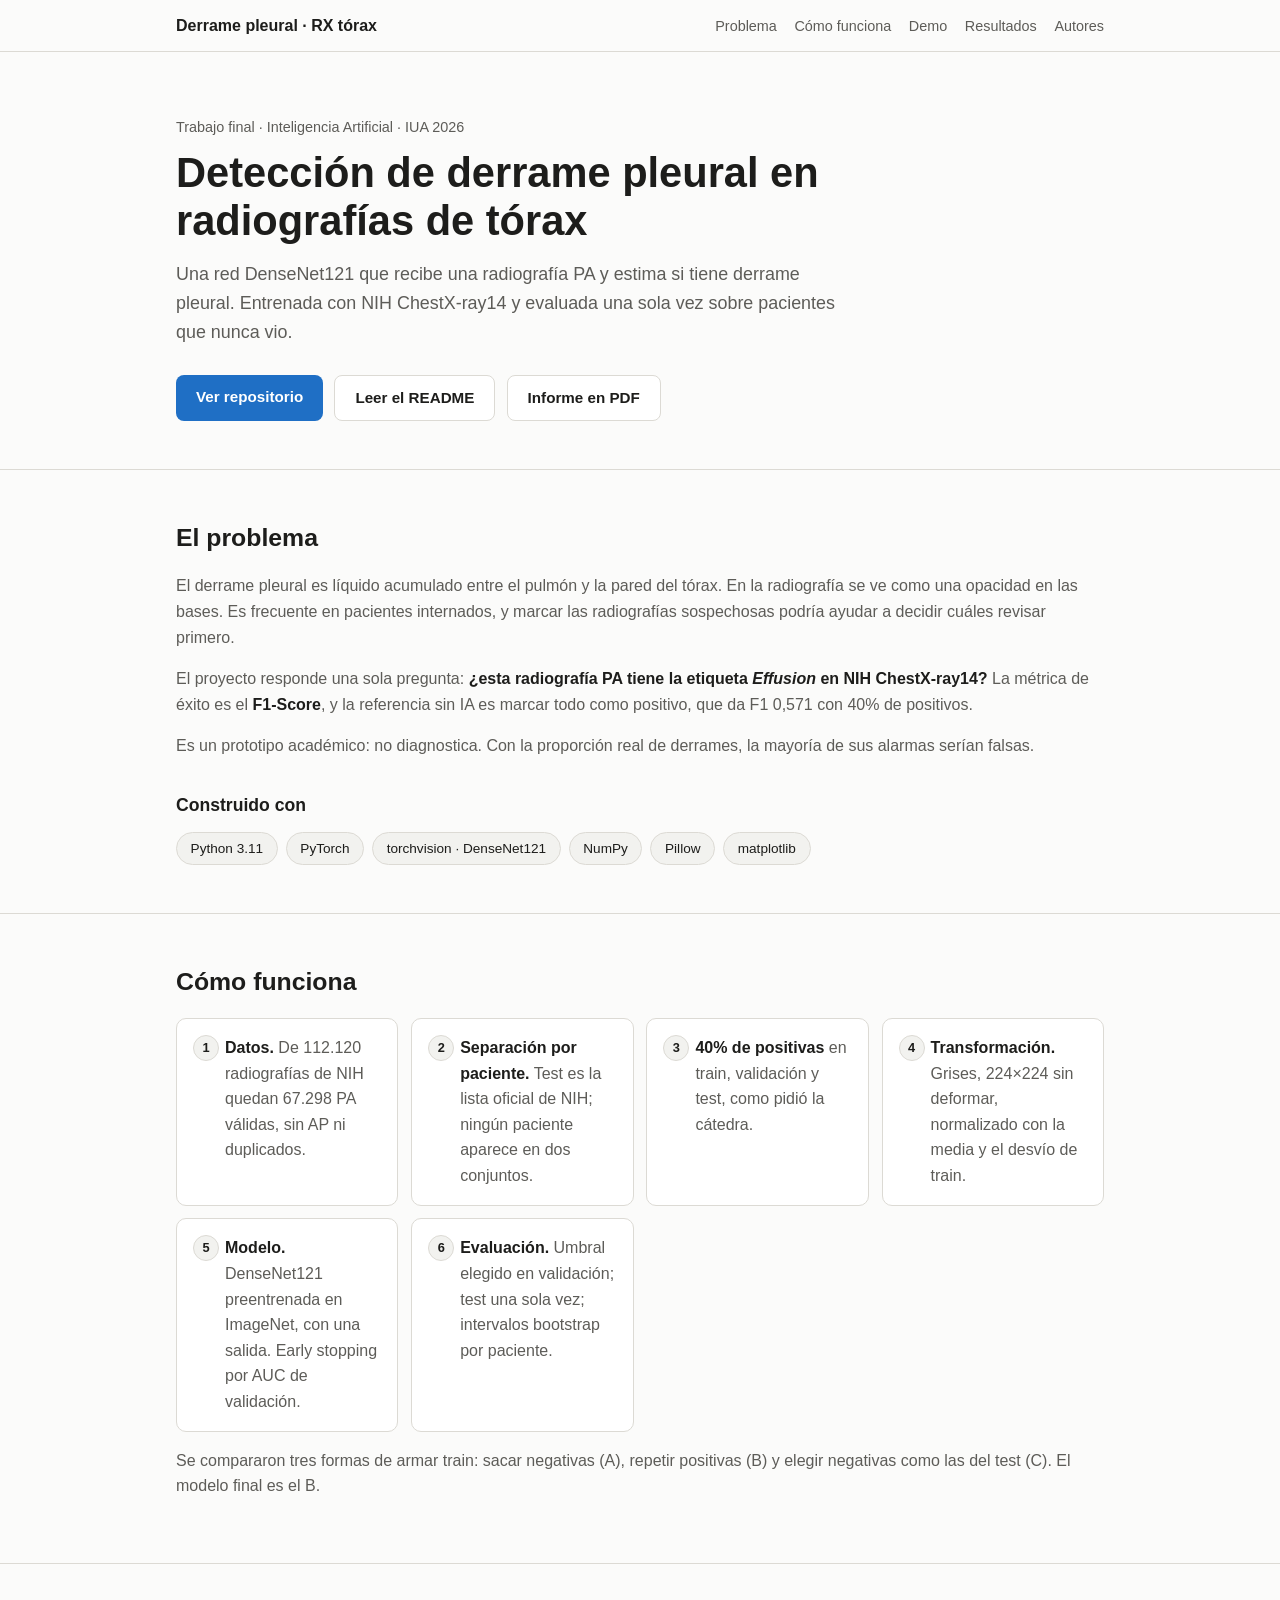
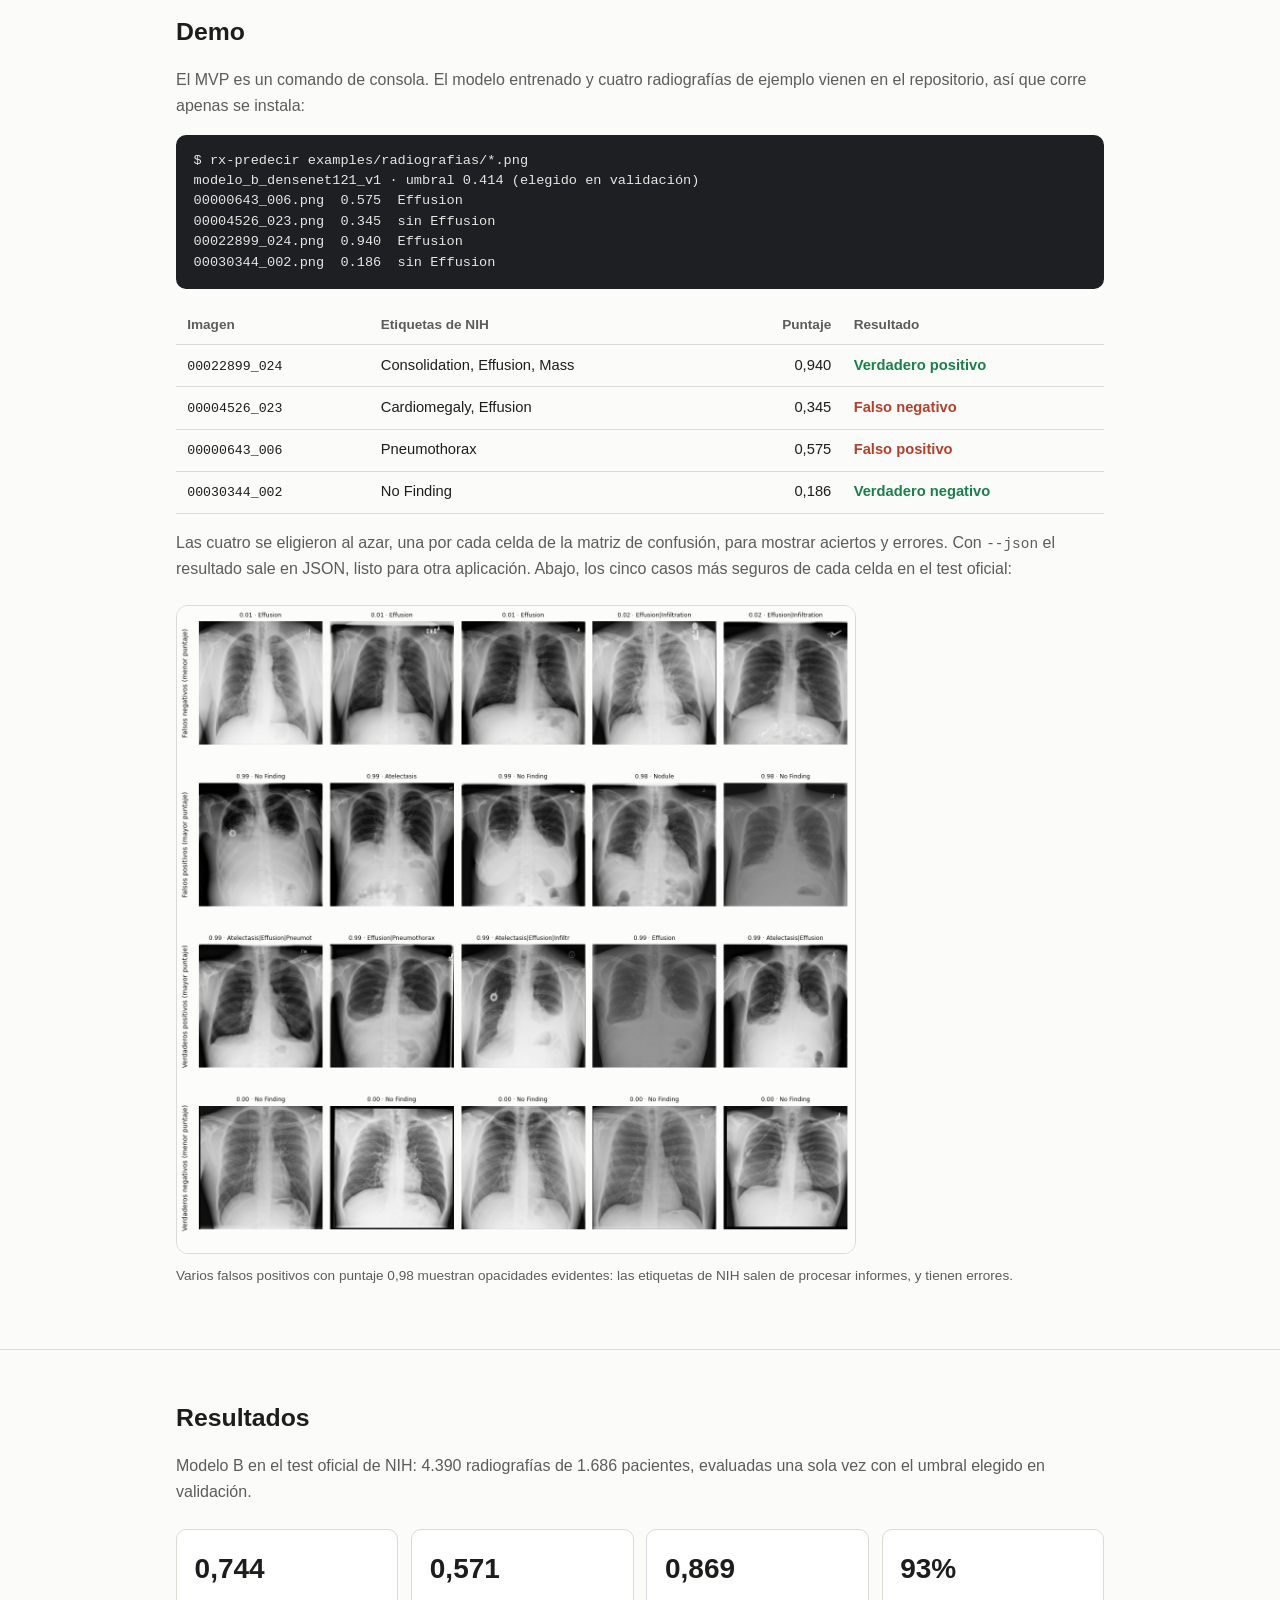
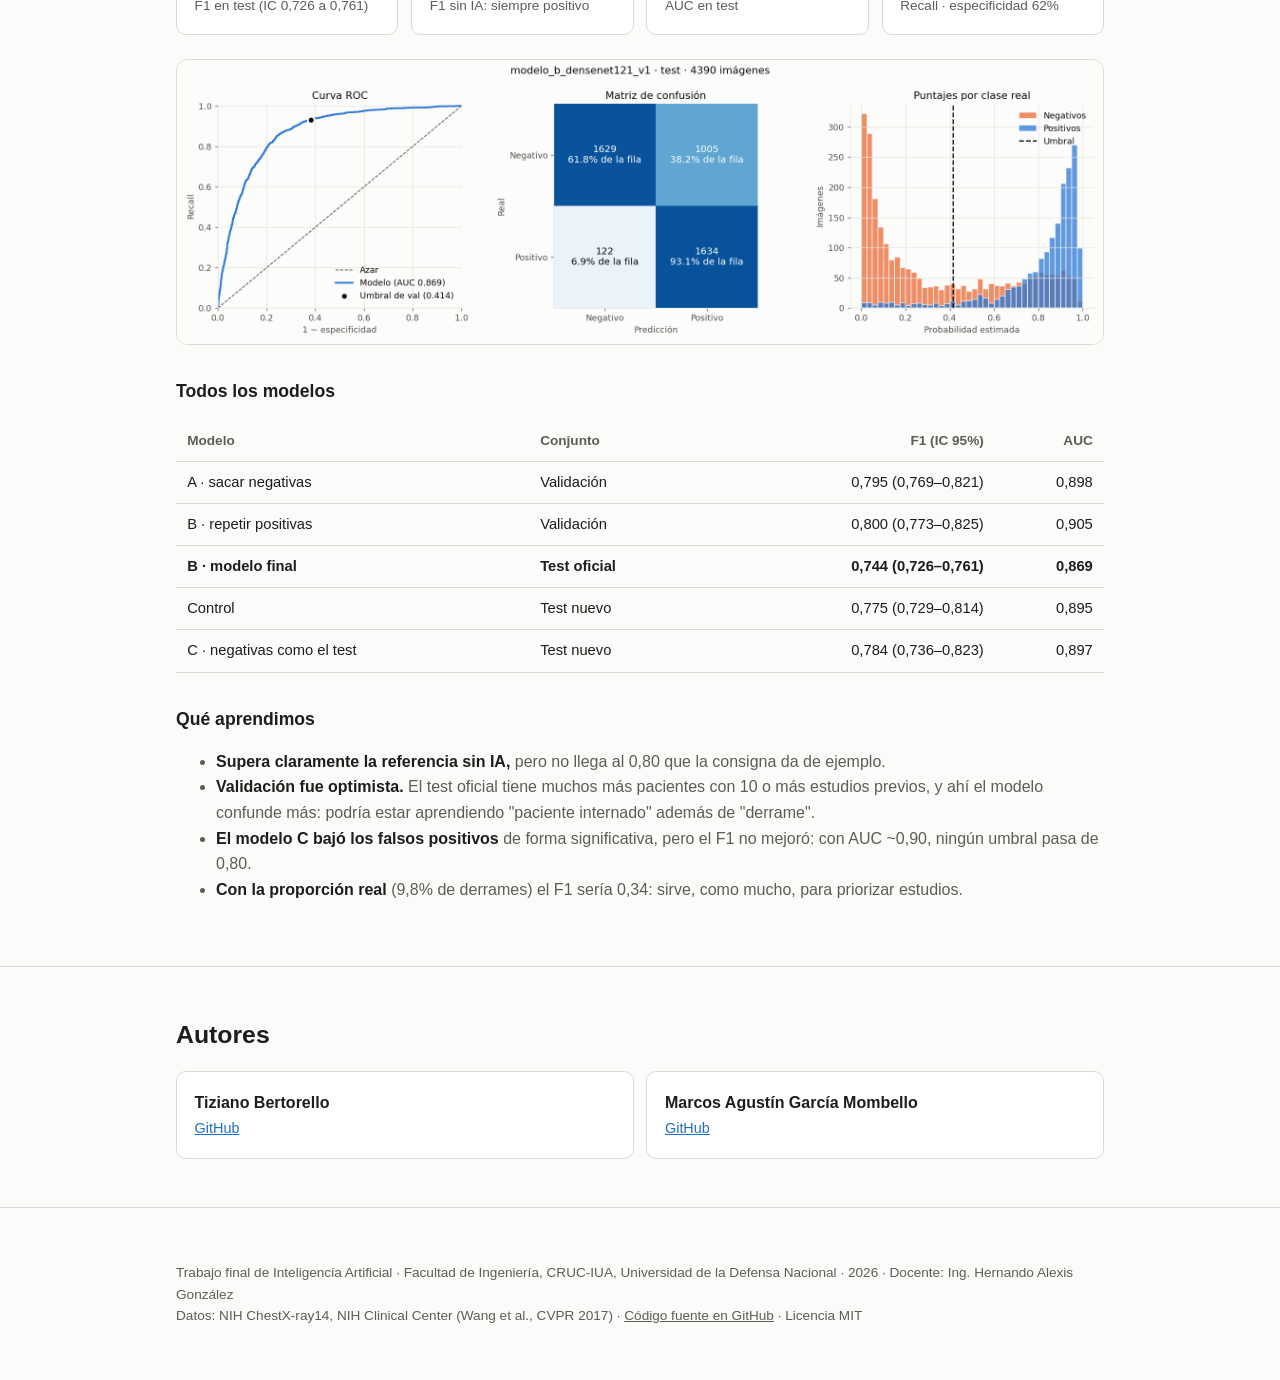
==== docs/index.html @ d9730f4b "docs: página de presentación para GitHub Pages docs/index.html muestra el problema, el pipeline, la " ====
<!DOCTYPE html>
<html lang="es">
<head>
  <meta charset="UTF-8">
  <meta name="viewport" content="width=device-width, initial-scale=1.0">
  <title>Derrame pleural en radiografías</title>
  <meta name="description" content="DenseNet121 que detecta derrame pleural (Effusion) en radiografías de tórax PA de NIH ChestX-ray14. Trabajo final de Inteligencia Artificial, IUA 2026.">
  <link rel="stylesheet" href="assets/style.css">
</head>
<body>

  <nav>
    <div class="container">
      <span class="brand">Derrame pleural · RX tórax</span>
      <ul>
        <li><a href="#problema">Problema</a></li>
        <li><a href="#como">Cómo funciona</a></li>
        <li><a href="#demo">Demo</a></li>
        <li><a href="#resultados">Resultados</a></li>
        <li><a href="#autores">Autores</a></li>
      </ul>
    </div>
  </nav>

  <header class="hero">
    <div class="container">
      <p class="eyebrow">Trabajo final · Inteligencia Artificial · IUA 2026</p>
      <h1>Detección de derrame pleural en radiografías de tórax</h1>
      <p class="tagline">Una red DenseNet121 que recibe una radiografía PA y estima si tiene derrame pleural. Entrenada con NIH ChestX-ray14 y evaluada una sola vez sobre pacientes que nunca vio.</p>
      <div class="cta-row">
        <a class="btn btn-primary" href="https://github.com/Marcouzis11/iaproyecto">Ver repositorio</a>
        <a class="btn btn-secondary" href="https://github.com/Marcouzis11/iaproyecto#readme">Leer el README</a>
        <a class="btn btn-secondary" href="Informe_proceso_Effusion.pdf">Informe en PDF</a>
      </div>
    </div>
  </header>

  <section id="problema">
    <div class="container">
      <h2>El problema</h2>
      <p>El derrame pleural es líquido acumulado entre el pulmón y la pared del tórax. En la radiografía se ve como una opacidad en las bases. Es frecuente en pacientes internados, y marcar las radiografías sospechosas podría ayudar a decidir cuáles revisar primero.</p>
      <p>El proyecto responde una sola pregunta: <strong>¿esta radiografía PA tiene la etiqueta <em>Effusion</em> en NIH ChestX-ray14?</strong> La métrica de éxito es el <strong>F1-Score</strong>, y la referencia sin IA es marcar todo como positivo, que da F1 0,571 con 40% de positivos.</p>
      <p>Es un prototipo académico: no diagnostica. Con la proporción real de derrames, la mayoría de sus alarmas serían falsas.</p>

      <h3>Construido con</h3>
      <div class="pills">
        <span class="pill">Python 3.11</span>
        <span class="pill">PyTorch</span>
        <span class="pill">torchvision · DenseNet121</span>
        <span class="pill">NumPy</span>
        <span class="pill">Pillow</span>
        <span class="pill">matplotlib</span>
      </div>
    </div>
  </section>

  <section id="como">
    <div class="container">
      <h2>Cómo funciona</h2>
      <ol class="steps">
        <li><strong>Datos.</strong> De 112.120 radiografías de NIH quedan 67.298 PA válidas, sin AP ni duplicados.</li>
        <li><strong>Separación por paciente.</strong> Test es la lista oficial de NIH; ningún paciente aparece en dos conjuntos.</li>
        <li><strong>40% de positivas</strong> en train, validación y test, como pidió la cátedra.</li>
        <li><strong>Transformación.</strong> Grises, 224×224 sin deformar, normalizado con la media y el desvío de train.</li>
        <li><strong>Modelo.</strong> DenseNet121 preentrenada en ImageNet, con una salida. Early stopping por AUC de validación.</li>
        <li><strong>Evaluación.</strong> Umbral elegido en validación; test una sola vez; intervalos bootstrap por paciente.</li>
      </ol>
      <p>Se compararon tres formas de armar train: sacar negativas (A), repetir positivas (B) y elegir negativas como las del test (C). El modelo final es el B.</p>
    </div>
  </section>

  <section id="demo">
    <div class="container">
      <h2>Demo</h2>
      <p>El MVP es un comando de consola. El modelo entrenado y cuatro radiografías de ejemplo vienen en el repositorio, así que corre apenas se instala:</p>
<pre class="terminal">$ rx-predecir examples/radiografias/*.png
modelo_b_densenet121_v1 · umbral 0.414 (elegido en validación)
00000643_006.png  0.575  Effusion
00004526_023.png  0.345  sin Effusion
00022899_024.png  0.940  Effusion
00030344_002.png  0.186  sin Effusion</pre>
      <div class="table-wrap">
        <table>
          <thead><tr><th>Imagen</th><th>Etiquetas de NIH</th><th class="num">Puntaje</th><th>Resultado</th></tr></thead>
          <tbody>
            <tr><td><code>00022899_024</code></td><td>Consolidation, Effusion, Mass</td><td class="num">0,940</td><td class="ok">Verdadero positivo</td></tr>
            <tr><td><code>00004526_023</code></td><td>Cardiomegaly, Effusion</td><td class="num">0,345</td><td class="ko">Falso negativo</td></tr>
            <tr><td><code>00000643_006</code></td><td>Pneumothorax</td><td class="num">0,575</td><td class="ko">Falso positivo</td></tr>
            <tr><td><code>00030344_002</code></td><td>No Finding</td><td class="num">0,186</td><td class="ok">Verdadero negativo</td></tr>
          </tbody>
        </table>
      </div>
      <p>Las cuatro se eligieron al azar, una por cada celda de la matriz de confusión, para mostrar aciertos y errores. Con <code>--json</code> el resultado sale en JSON, listo para otra aplicación. Abajo, los cinco casos más seguros de cada celda en el test oficial:</p>
      <div class="figure narrow"><img src="img/test_modelo_b_ejemplos.png" alt="Grilla de radiografías del test: verdaderos positivos, falsos negativos, falsos positivos y verdaderos negativos, con su puntaje"></div>
      <p class="figure-caption">Varios falsos positivos con puntaje 0,98 muestran opacidades evidentes: las etiquetas de NIH salen de procesar informes, y tienen errores.</p>
    </div>
  </section>

  <section id="resultados">
    <div class="container">
      <h2>Resultados</h2>
      <p>Modelo B en el test oficial de NIH: 4.390 radiografías de 1.686 pacientes, evaluadas una sola vez con el umbral elegido en validación.</p>

      <div class="stats">
        <div class="stat-card"><div class="value">0,744</div><div class="label">F1 en test (IC 0,726 a 0,761)</div></div>
        <div class="stat-card"><div class="value">0,571</div><div class="label">F1 sin IA: siempre positivo</div></div>
        <div class="stat-card"><div class="value">0,869</div><div class="label">AUC en test</div></div>
        <div class="stat-card"><div class="value">93%</div><div class="label">Recall · especificidad 62%</div></div>
      </div>

      <div class="figure"><img src="img/test_modelo_b.png" alt="Curva ROC, matriz de confusión y distribución de puntajes del modelo B en el test oficial"></div>

      <h3>Todos los modelos</h3>
      <div class="table-wrap">
        <table>
          <thead><tr><th>Modelo</th><th>Conjunto</th><th class="num">F1 (IC 95%)</th><th class="num">AUC</th></tr></thead>
          <tbody>
            <tr><td>A · sacar negativas</td><td>Validación</td><td class="num">0,795 (0,769–0,821)</td><td class="num">0,898</td></tr>
            <tr><td>B · repetir positivas</td><td>Validación</td><td class="num">0,800 (0,773–0,825)</td><td class="num">0,905</td></tr>
            <tr class="highlight"><td>B · modelo final</td><td>Test oficial</td><td class="num">0,744 (0,726–0,761)</td><td class="num">0,869</td></tr>
            <tr><td>Control</td><td>Test nuevo</td><td class="num">0,775 (0,729–0,814)</td><td class="num">0,895</td></tr>
            <tr><td>C · negativas como el test</td><td>Test nuevo</td><td class="num">0,784 (0,736–0,823)</td><td class="num">0,897</td></tr>
          </tbody>
        </table>
      </div>

      <h3>Qué aprendimos</h3>
      <ul>
        <li><strong>Supera claramente la referencia sin IA,</strong> pero no llega al 0,80 que la consigna da de ejemplo.</li>
        <li><strong>Validación fue optimista.</strong> El test oficial tiene muchos más pacientes con 10 o más estudios previos, y ahí el modelo confunde más: podría estar aprendiendo "paciente internado" además de "derrame".</li>
        <li><strong>El modelo C bajó los falsos positivos</strong> de forma significativa, pero el F1 no mejoró: con AUC ~0,90, ningún umbral pasa de 0,80.</li>
        <li><strong>Con la proporción real</strong> (9,8% de derrames) el F1 sería 0,34: sirve, como mucho, para priorizar estudios.</li>
      </ul>
    </div>
  </section>

  <section id="autores">
    <div class="container">
      <h2>Autores</h2>
      <div class="authors">
        <div class="author-card">
          <div class="name">Tiziano Bertorello</div>
          <a href="https://github.com/tiziberto">GitHub</a>
        </div>
        <div class="author-card">
          <div class="name">Marcos Agustín García Mombello</div>
          <a href="https://github.com/Marcouzis11">GitHub</a>
        </div>
      </div>
    </div>
  </section>

  <footer>
    <div class="container">
      <p>
        Trabajo final de Inteligencia Artificial · Facultad de Ingeniería, CRUC-IUA, Universidad de la Defensa Nacional · 2026 · Docente: Ing. Hernando Alexis González<br>
        Datos: NIH ChestX-ray14, NIH Clinical Center (Wang et al., CVPR 2017) ·
        <a href="https://github.com/Marcouzis11/iaproyecto">Código fuente en GitHub</a> · Licencia MIT
      </p>
    </div>
  </footer>

</body>
</html>
---- docs/assets/style.css ----
:root {
  --bg: #fbfbfa;
  --bg-alt: #f2f2ef;
  --text: #1d1d1b;
  --text-muted: #5d5c58;
  --accent: #1f6fc5;
  --accent-text: #ffffff;
  --line: #dcdad4;
  --card: #ffffff;
  --code-bg: #1d1f23;
  --code-text: #e6e6e3;
  --good: #1b7f4b;
  --bad: #b5402a;
}

@media (prefers-color-scheme: dark) {
  :root:not([data-theme="light"]) {
    --bg: #141517;
    --bg-alt: #1b1d20;
    --text: #e9e8e4;
    --text-muted: #a3a29d;
    --accent: #6aa8ee;
    --accent-text: #0f1012;
    --line: #2d3035;
    --card: #1b1d20;
    --code-bg: #0e0f11;
    --code-text: #e6e6e3;
    --good: #5cc28c;
    --bad: #ec8a74;
  }
}

* { box-sizing: border-box; }

body {
  margin: 0;
  background: var(--bg);
  color: var(--text);
  font-family: -apple-system, BlinkMacSystemFont, "Segoe UI", Roboto, Helvetica, Arial, sans-serif;
  line-height: 1.6;
}

img { max-width: 100%; display: block; height: auto; }
a { color: var(--accent); }
code { font-family: ui-monospace, SFMono-Regular, Menlo, Consolas, monospace; font-size: 0.9em; }

.container { max-width: 960px; margin: 0 auto; padding: 0 16px; }

nav {
  position: sticky;
  top: 0;
  z-index: 10;
  background: color-mix(in srgb, var(--bg) 88%, transparent);
  backdrop-filter: blur(8px);
  border-bottom: 1px solid var(--line);
}
nav .container { display: flex; align-items: center; justify-content: space-between; gap: 1rem; padding-top: 0.8rem; padding-bottom: 0.8rem; }
nav .brand { font-weight: 700; white-space: nowrap; }
nav ul { list-style: none; display: flex; flex-wrap: wrap; gap: 0.3rem 1.1rem; margin: 0; padding: 0; }
nav ul a { color: var(--text-muted); font-size: 0.9rem; text-decoration: none; }
nav ul a:hover { color: var(--text); }

header.hero { padding: 4rem 0 3rem; }
header.hero .eyebrow { color: var(--text-muted); font-size: 0.9rem; margin: 0 0 0.6rem; }
header.hero h1 { font-size: clamp(1.8rem, 5vw, 2.6rem); line-height: 1.15; margin: 0 0 1rem; max-width: 760px; }
header.hero .tagline { font-size: 1.12rem; color: var(--text-muted); max-width: 680px; margin: 0 0 1.8rem; }

.cta-row { display: flex; gap: 0.7rem; flex-wrap: wrap; }
.btn { display: inline-block; padding: 0.6rem 1.25rem; border-radius: 8px; font-weight: 600; font-size: 0.95rem; text-decoration: none; }
.btn-primary { background: var(--accent); color: var(--accent-text); }
.btn-secondary { background: var(--card); color: var(--text); border: 1px solid var(--line); }
.btn:hover { opacity: 0.9; }

section { padding: 3rem 0; border-top: 1px solid var(--line); }
section h2 { font-size: 1.55rem; margin: 0 0 1rem; }
section h3 { font-size: 1.1rem; margin: 2rem 0 0.6rem; }
section p, section li { color: var(--text-muted); }
section p strong, section li strong { color: var(--text); }

.figure { margin: 1.5rem 0; border: 1px solid var(--line); border-radius: 12px; overflow: hidden; background: #fff; }
.figure.narrow { max-width: 680px; }
.figure-caption { font-size: 0.85rem; color: var(--text-muted); margin-top: -0.8rem; }

.stats { display: grid; grid-template-columns: repeat(auto-fit, minmax(150px, 1fr)); gap: 0.8rem; margin: 1.5rem 0; }
.stat-card { background: var(--card); border: 1px solid var(--line); border-radius: 10px; padding: 1.1rem; }
.stat-card .value { font-size: 1.75rem; font-weight: 700; font-variant-numeric: tabular-nums; }
.stat-card .label { font-size: 0.85rem; color: var(--text-muted); margin-top: 0.2rem; }

.steps { counter-reset: paso; list-style: none; padding: 0; display: grid; gap: 0.8rem; grid-template-columns: repeat(auto-fit, minmax(210px, 1fr)); }
.steps li { counter-increment: paso; background: var(--card); border: 1px solid var(--line); border-radius: 10px; padding: 1rem 1rem 1rem 3rem; position: relative; }
.steps li::before { content: counter(paso); position: absolute; left: 1rem; top: 1rem; width: 1.5rem; height: 1.5rem; border-radius: 50%; background: var(--bg-alt); border: 1px solid var(--line); color: var(--text); font-size: 0.8rem; font-weight: 700; display: grid; place-items: center; }

pre.terminal { background: var(--code-bg); color: var(--code-text); border-radius: 10px; padding: 1rem 1.1rem; overflow-x: auto; font-size: 0.85rem; line-height: 1.5; margin: 1rem 0; }

.table-wrap { overflow-x: auto; margin: 1rem 0; }
table { border-collapse: collapse; width: 100%; font-size: 0.92rem; }
th, td { text-align: left; padding: 0.55rem 0.7rem; border-bottom: 1px solid var(--line); vertical-align: top; }
th { color: var(--text-muted); font-weight: 600; font-size: 0.85rem; }
td.num, th.num { text-align: right; font-variant-numeric: tabular-nums; white-space: nowrap; }
tr.highlight td { font-weight: 600; }
.ok { color: var(--good); font-weight: 600; }
.ko { color: var(--bad); font-weight: 600; }

.pills { display: flex; flex-wrap: wrap; gap: 0.5rem; margin-top: 0.8rem; }
.pill { background: var(--bg-alt); border: 1px solid var(--line); border-radius: 999px; padding: 0.3rem 0.85rem; font-size: 0.85rem; }

.authors { display: grid; grid-template-columns: repeat(auto-fit, minmax(220px, 1fr)); gap: 0.8rem; margin-top: 1rem; }
.author-card { background: var(--card); border: 1px solid var(--line); border-radius: 10px; padding: 1.1rem; }
.author-card .name { font-weight: 700; }
.author-card a { font-size: 0.9rem; }

footer { padding: 2.5rem 0; color: var(--text-muted); font-size: 0.85rem; border-top: 1px solid var(--line); }
footer a { color: var(--text-muted); }

@media (max-width: 560px) {
  nav ul { display: none; }
  header.hero { padding: 2.5rem 0 2rem; }
}
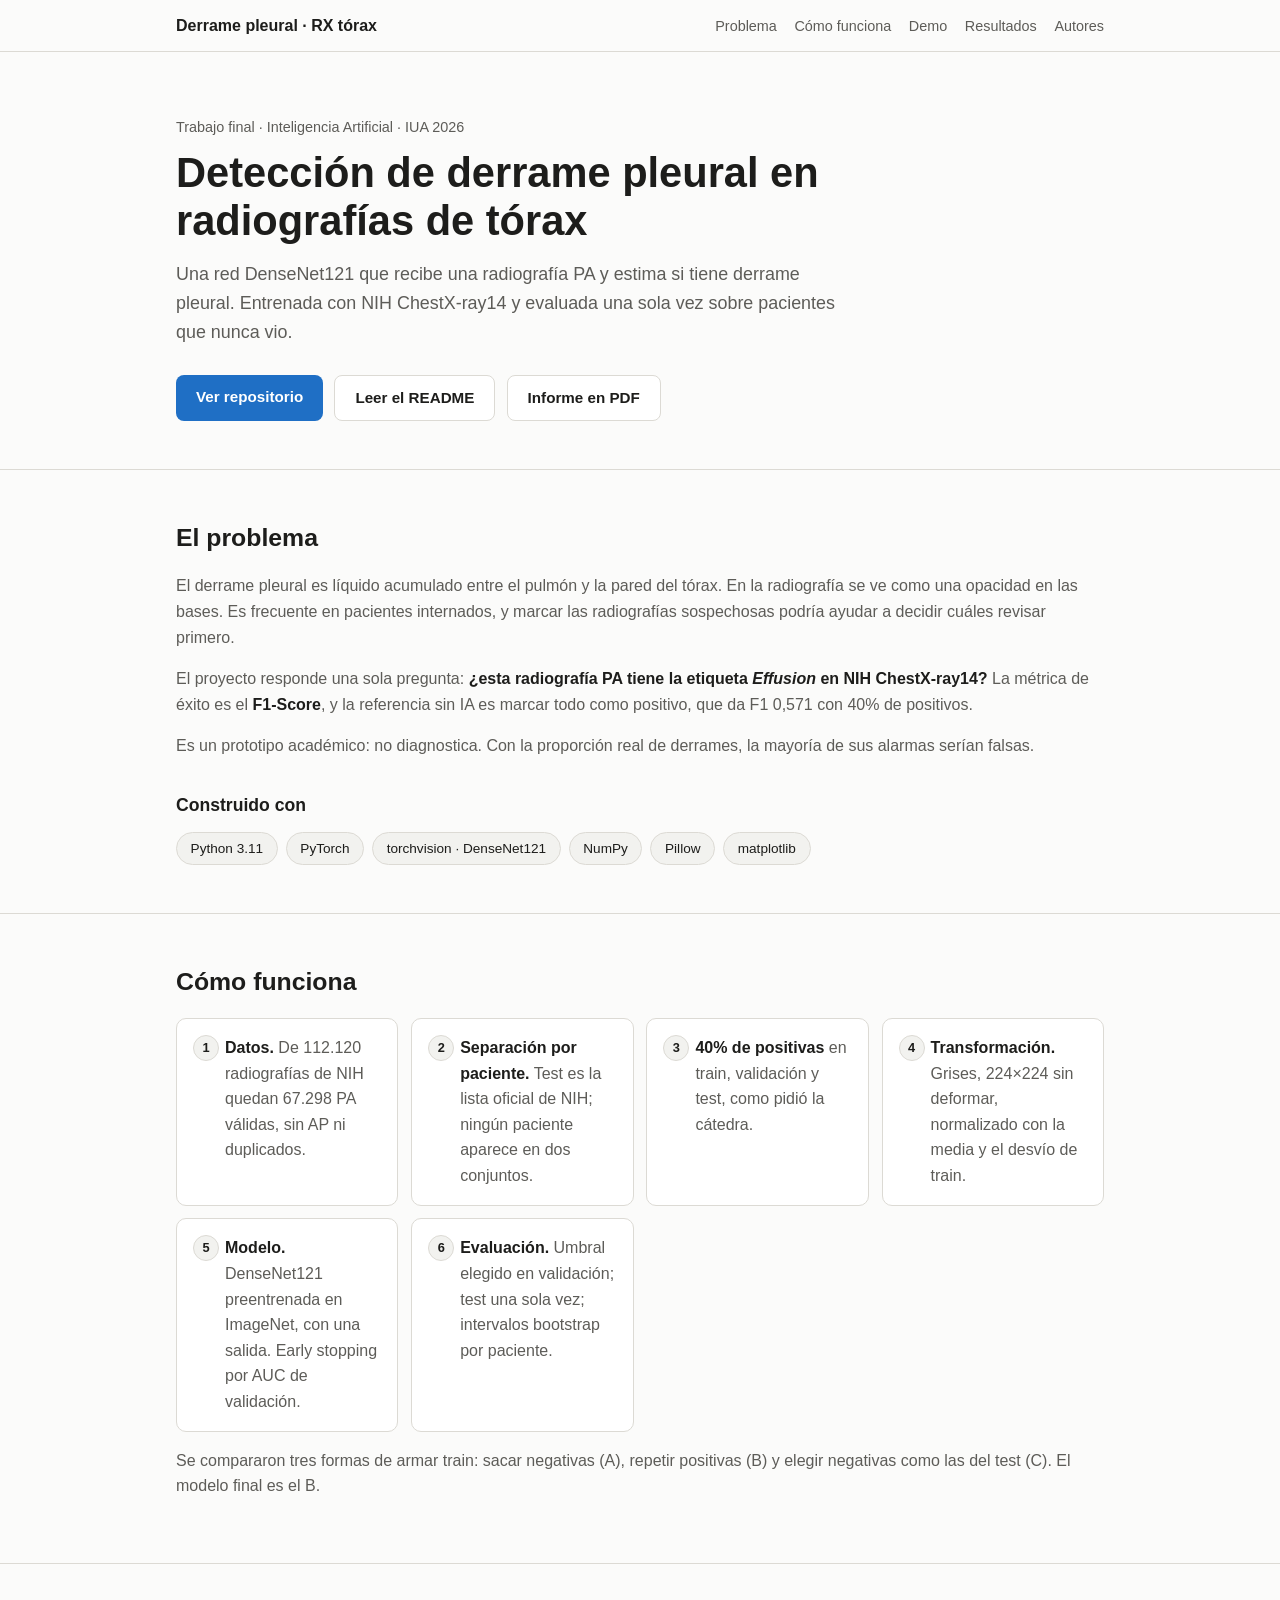
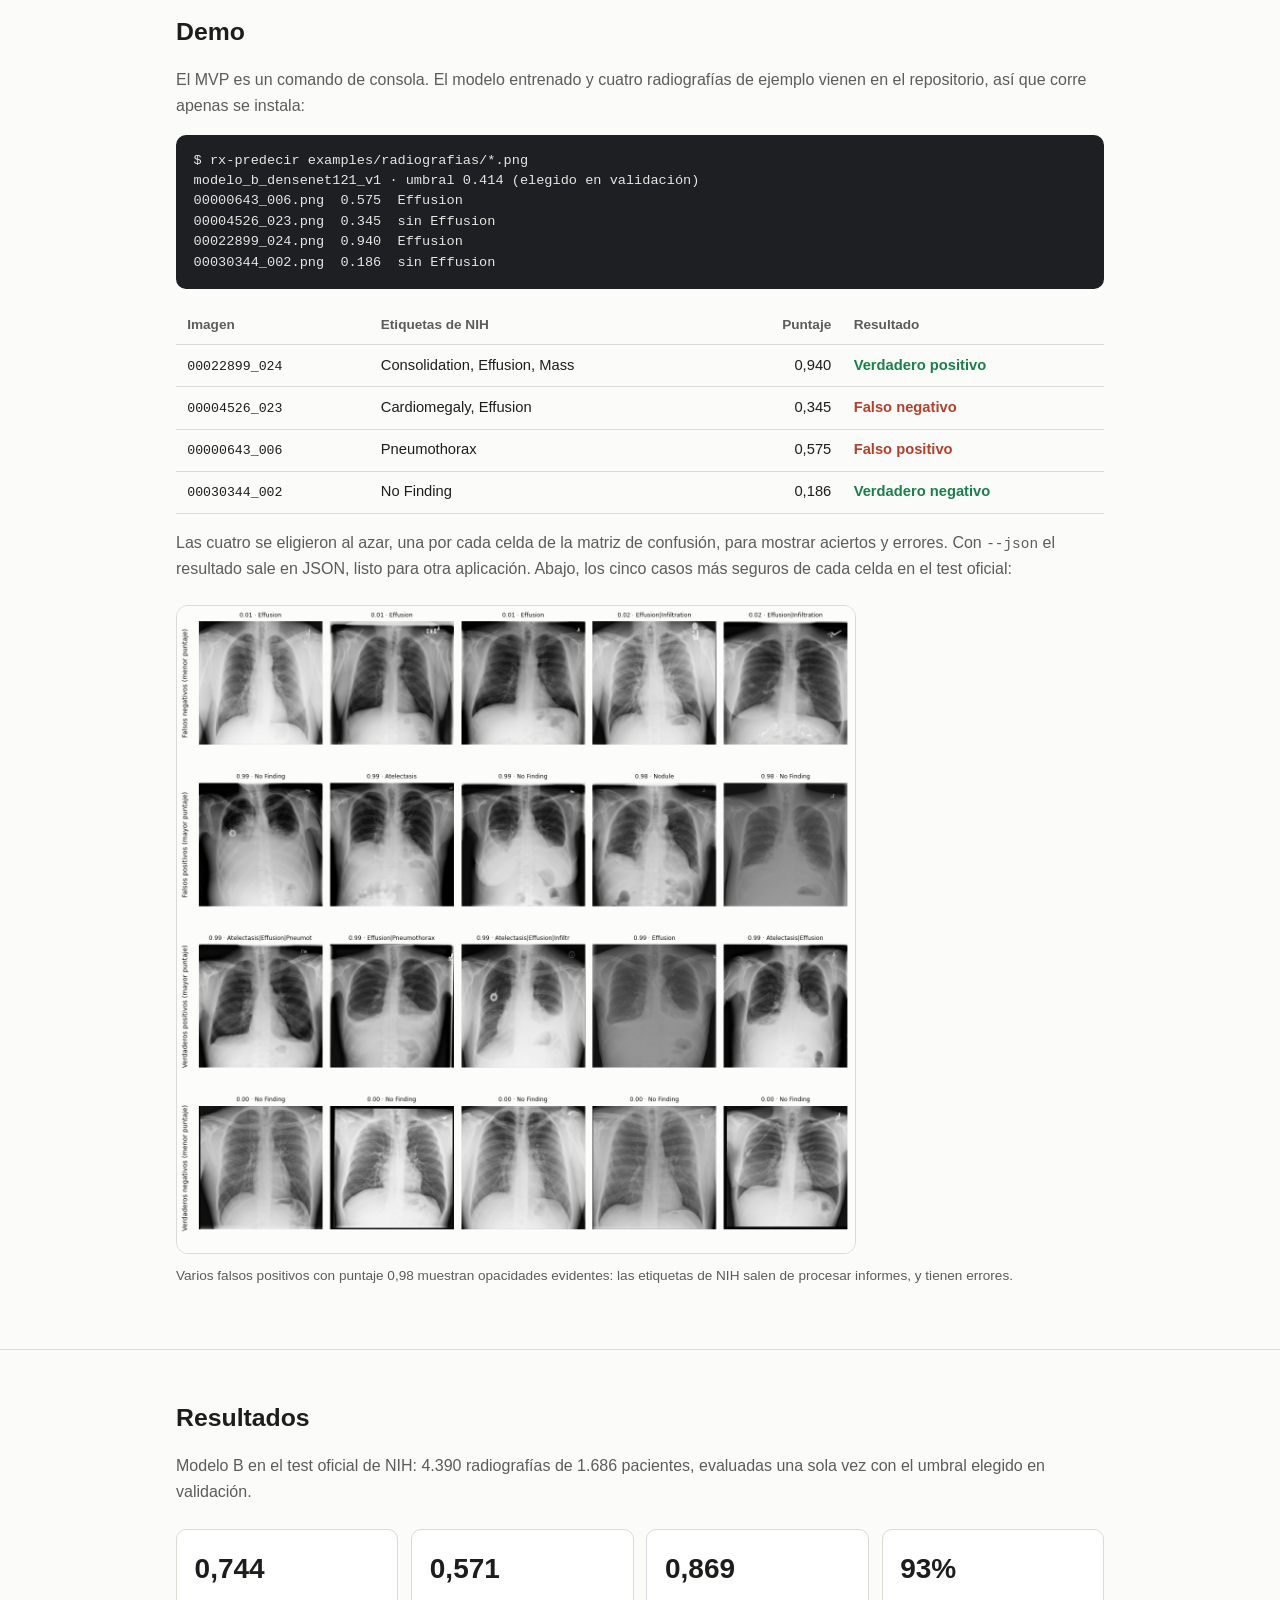
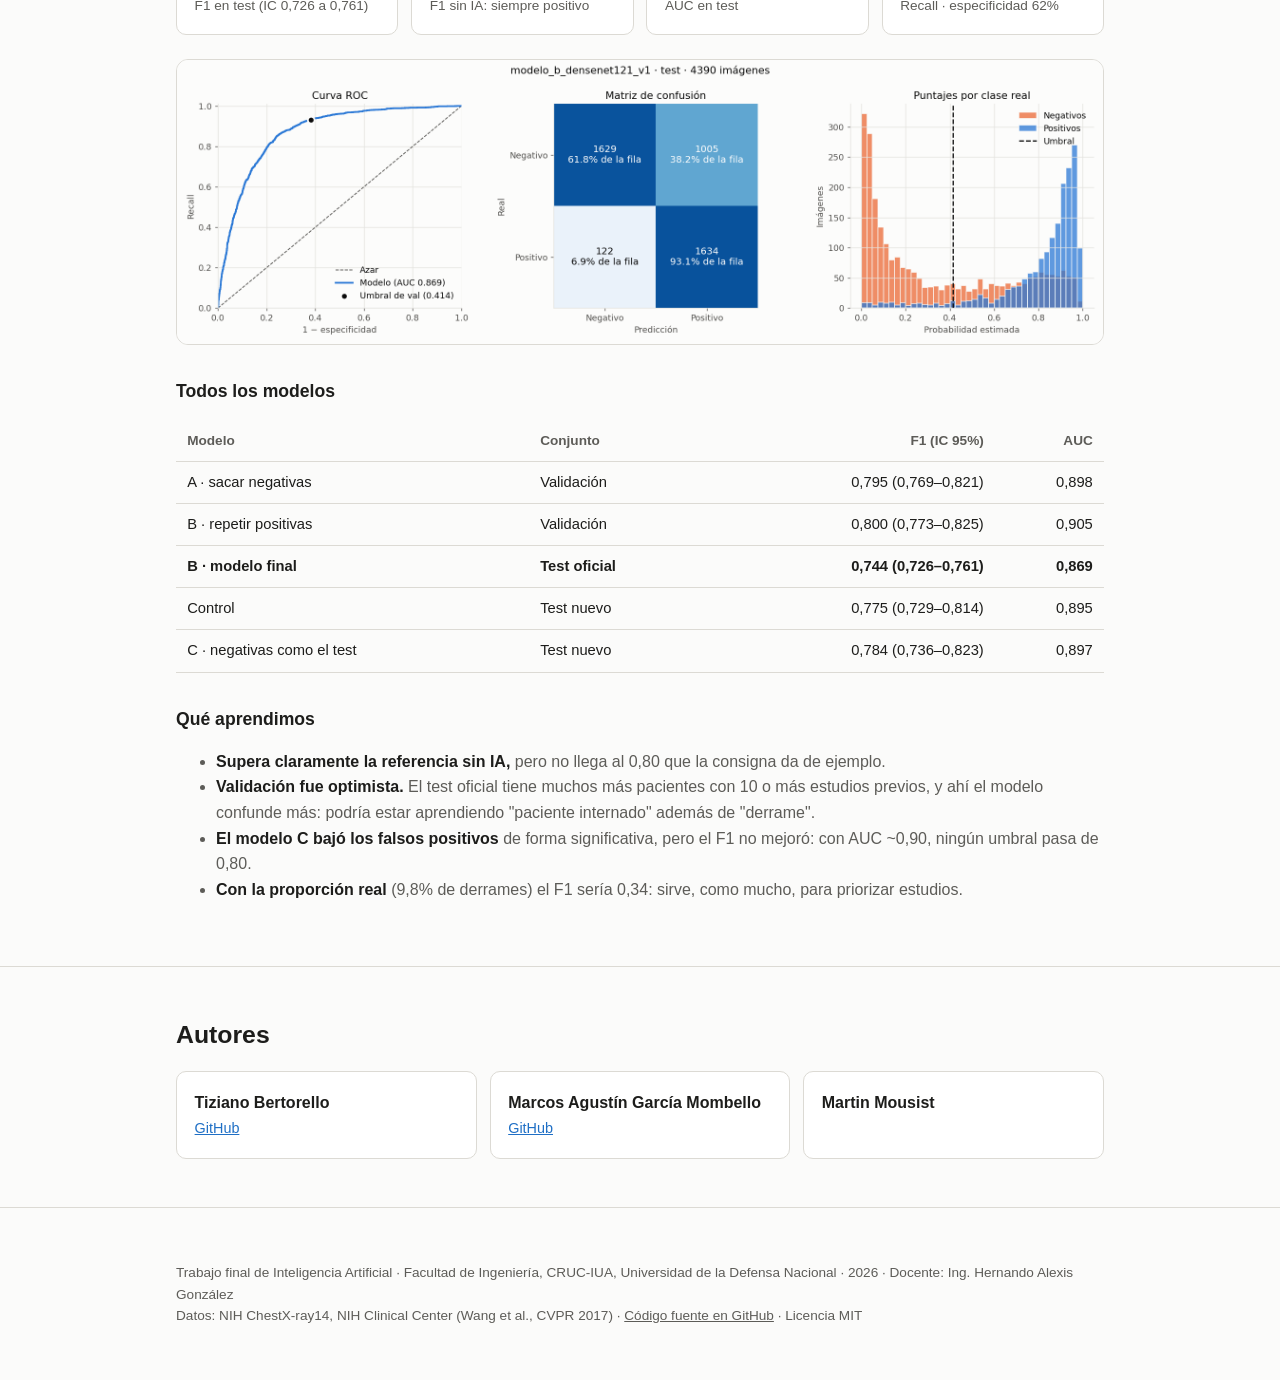
==== commit ed935bab: "docs: sumar a Martin Mousist como autor Figura en el README, la página de GitHub Pages, la licencia " ====
--- a/docs/index.html
+++ b/docs/index.html
@@ -146,6 +146,9 @@
           <div class="name">Marcos Agustín García Mombello</div>
           <a href="https://github.com/Marcouzis11">GitHub</a>
         </div>
+        <div class="author-card">
+          <div class="name">Martin Mousist</div>
+        </div>
       </div>
     </div>
   </section>
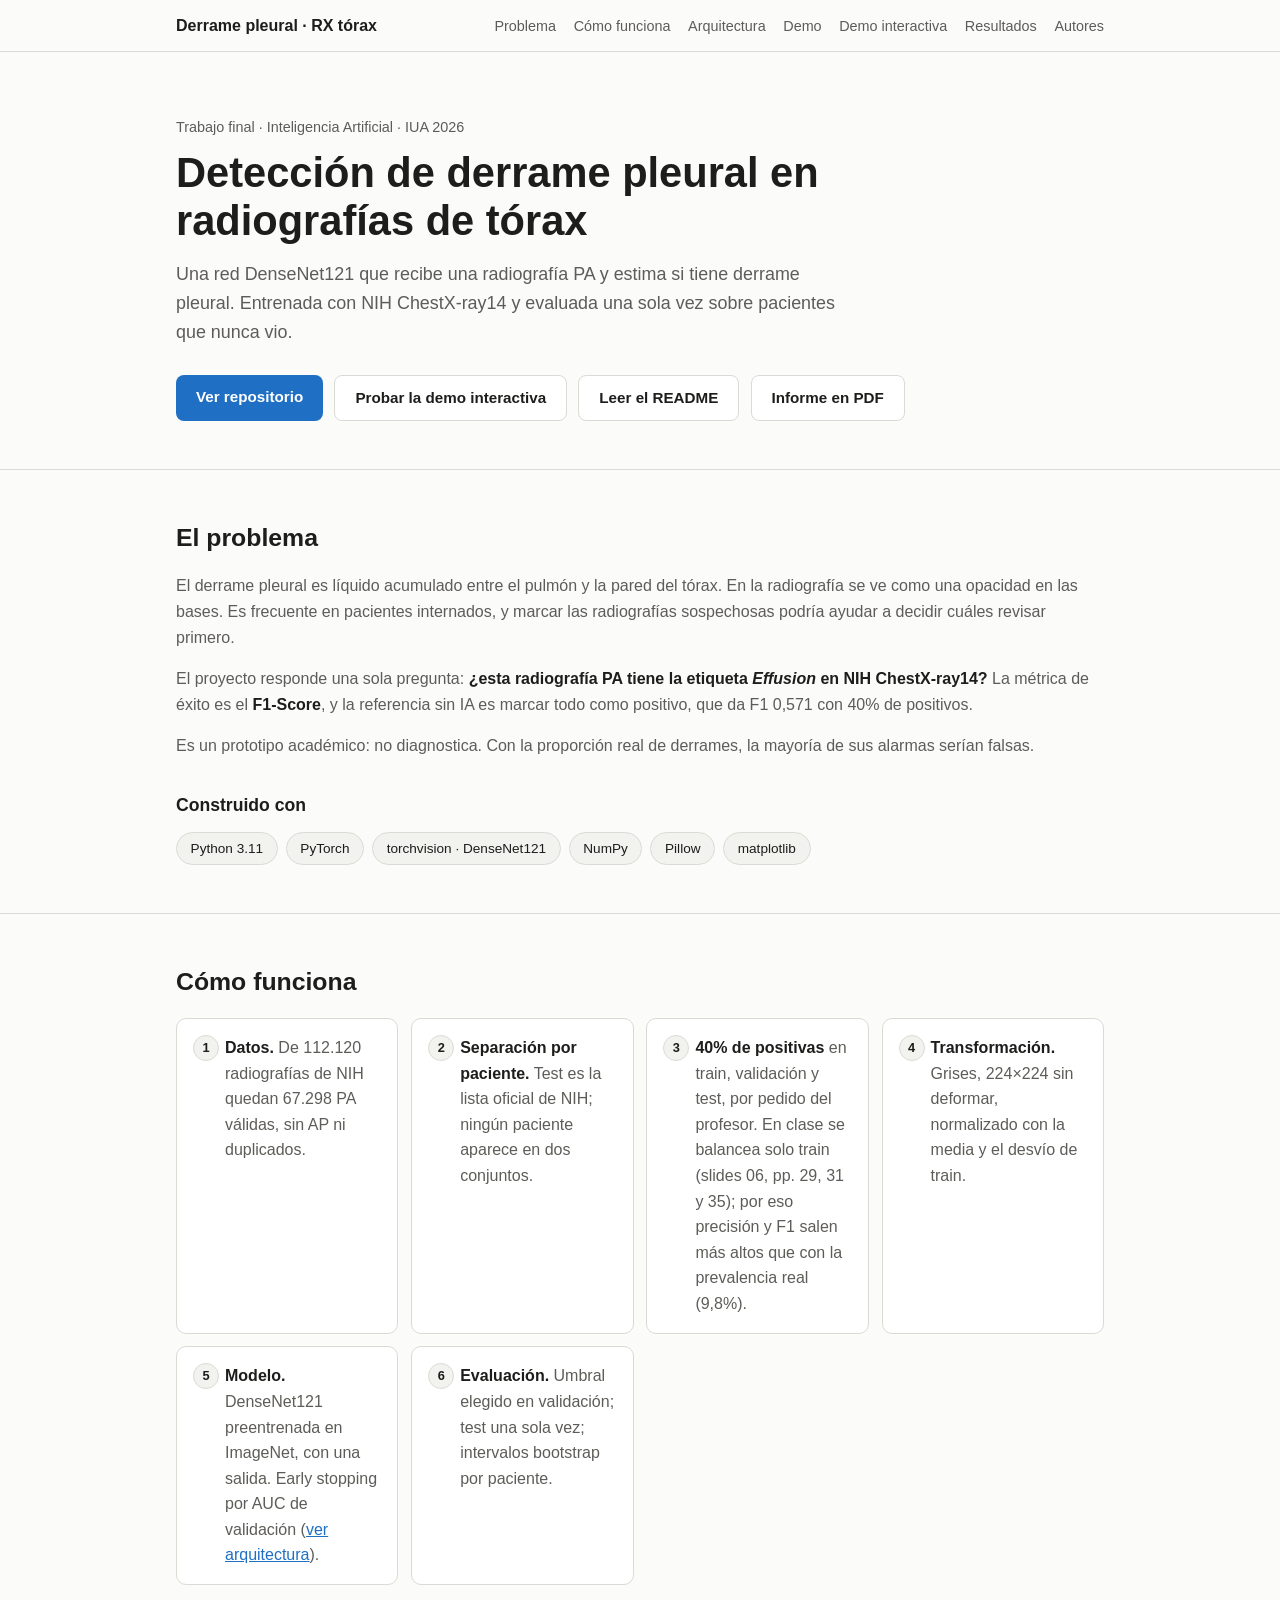
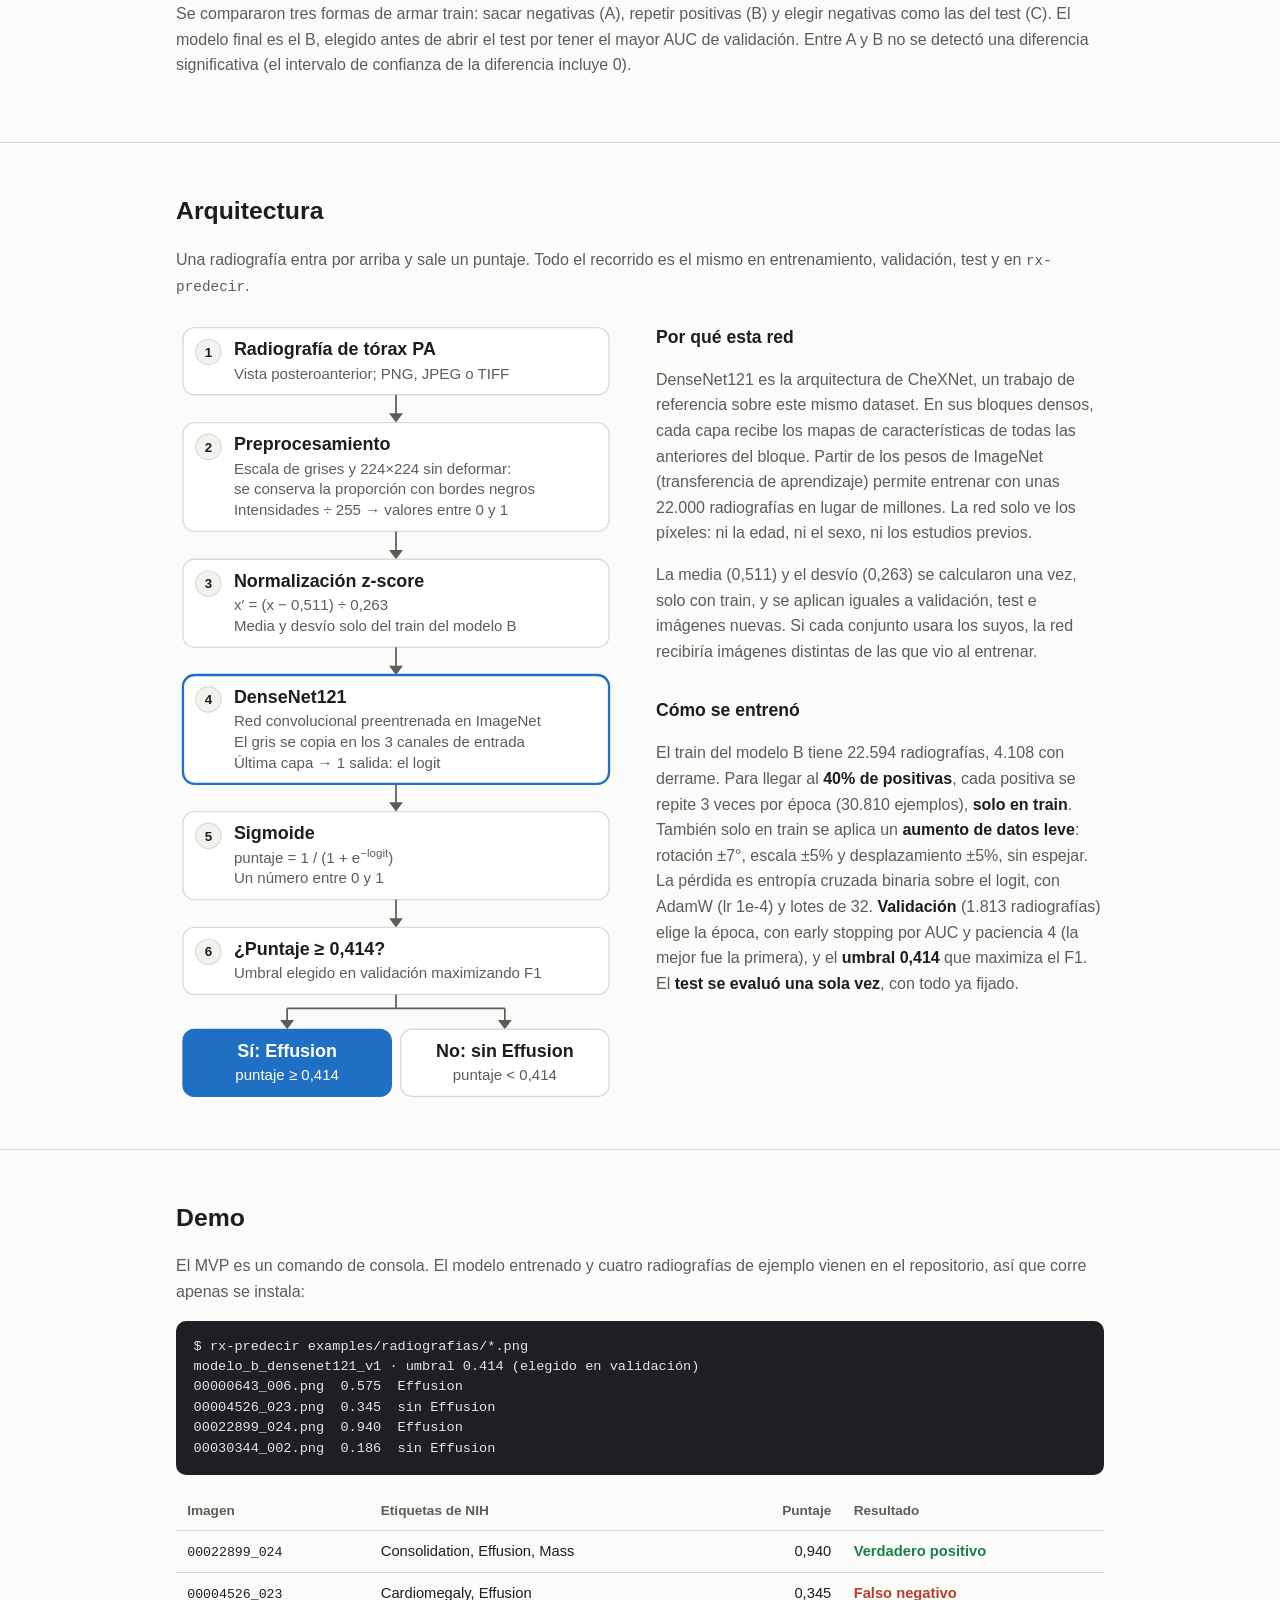
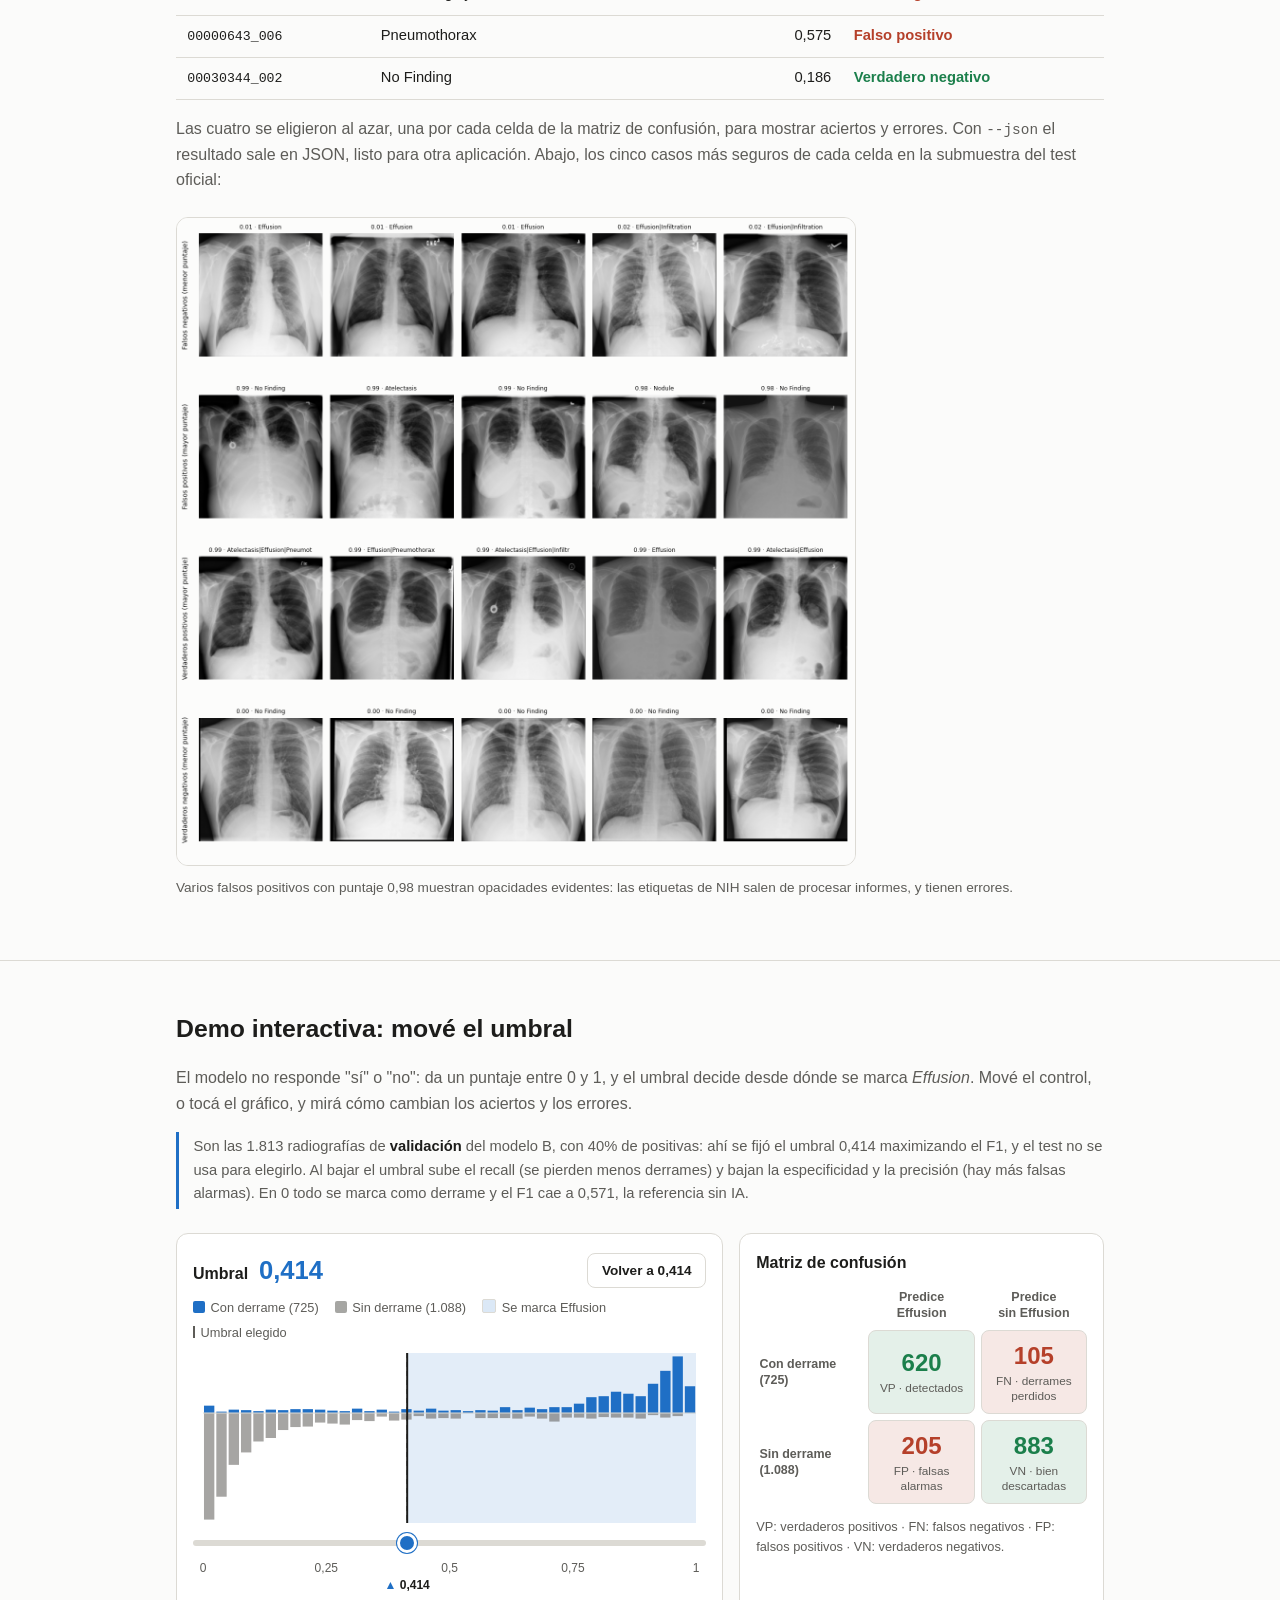
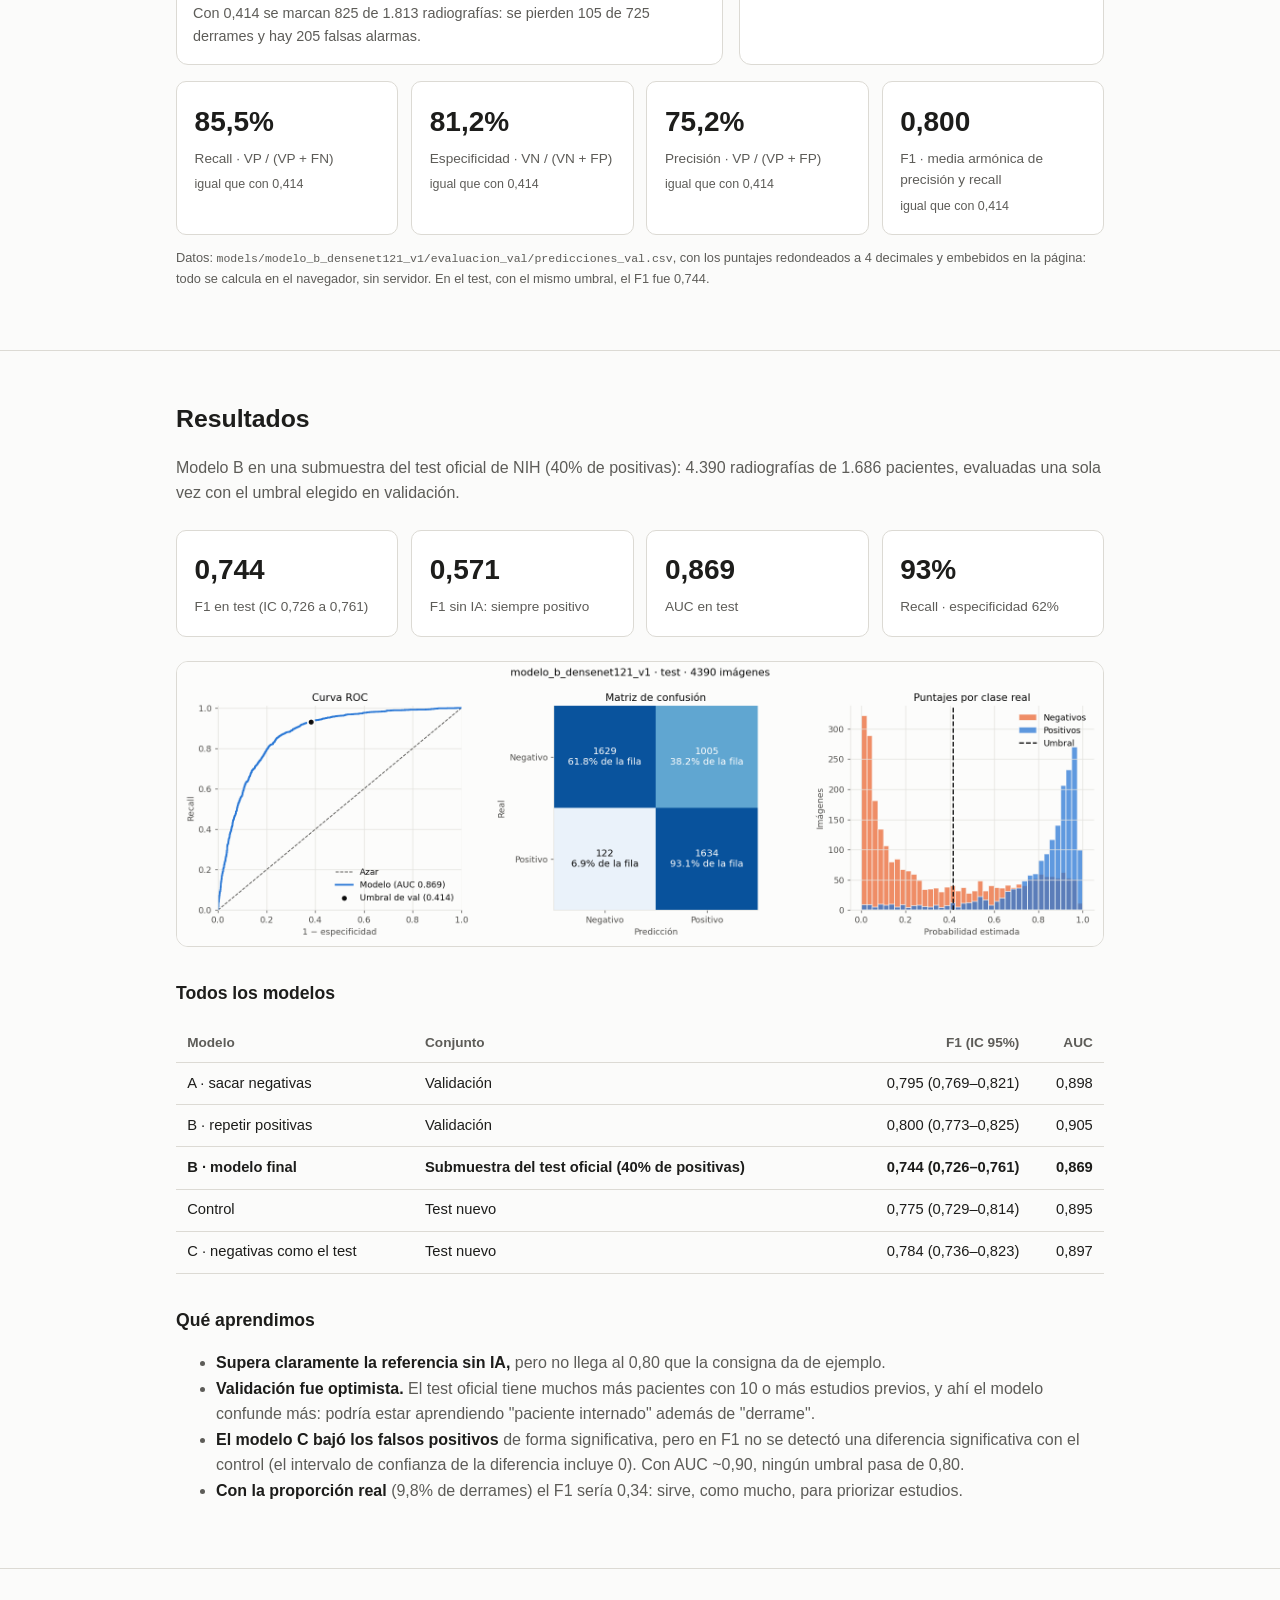
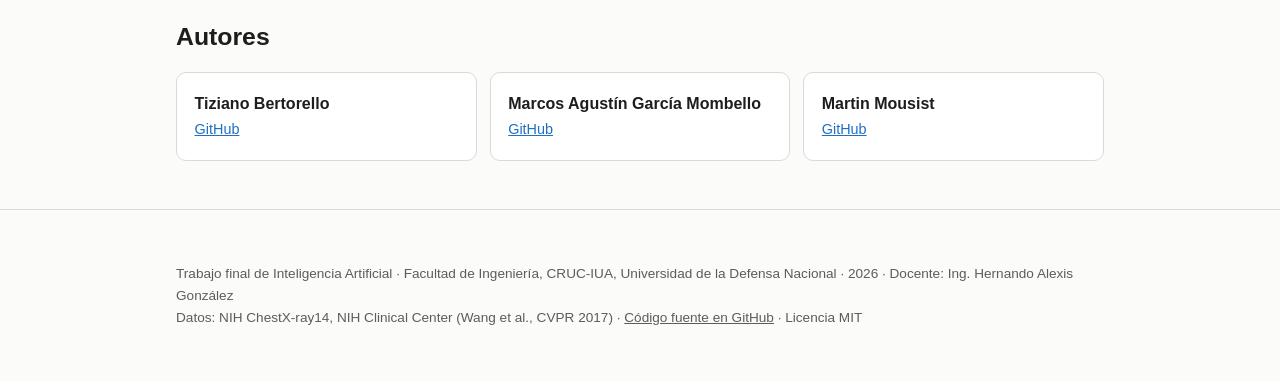
==== commit b8ab9acb: "docs: diagrama de la arquitectura y demo interactiva del umbral en Pages Control de umbral sobre las" ====
--- a/docs/index.html
+++ b/docs/index.html
@@ -6,6 +6,79 @@
   <title>Derrame pleural en radiografías</title>
   <meta name="description" content="DenseNet121 que detecta derrame pleural (Effusion) en radiografías de tórax PA de NIH ChestX-ray14. Trabajo final de Inteligencia Artificial, IUA 2026.">
   <link rel="stylesheet" href="assets/style.css">
+  <style>
+    /* Arquitectura y demo interactiva. Usan las variables de assets/style.css, así que siguen el modo oscuro. */
+    .arq { display: grid; grid-template-columns: minmax(0, 1fr); gap: 1.5rem 2.5rem; align-items: start; margin-top: 1.5rem; }
+    .arq-diagrama { max-width: 460px; width: 100%; margin: 0 auto; }
+    @media (min-width: 820px) { .arq { grid-template-columns: minmax(0, 440px) minmax(0, 1fr); } }
+    .arq h3:first-child { margin-top: 0; }
+    svg.diagrama { width: 100%; height: auto; display: block; }
+    .diagrama .caja { fill: var(--card); stroke: var(--line); stroke-width: 1.2; }
+    .diagrama .caja-red { fill: var(--card); stroke: var(--accent); stroke-width: 2; }
+    .diagrama .caja-si { fill: var(--accent); stroke: var(--accent); }
+    .diagrama .t { fill: var(--text); font-size: 15.5px; font-weight: 700; }
+    .diagrama .d { fill: var(--text-muted); font-size: 13px; }
+    .diagrama .t-si { fill: var(--accent-text); font-size: 15.5px; font-weight: 700; }
+    .diagrama .d-si { fill: var(--accent-text); font-size: 13px; }
+    .diagrama .circ { fill: var(--bg-alt); stroke: var(--line); }
+    .diagrama .n { fill: var(--text); font-size: 11.5px; font-weight: 700; }
+    .diagrama .flecha { stroke: var(--text-muted); stroke-width: 1.5; fill: none; }
+    .diagrama .punta { fill: var(--text-muted); }
+
+    .nota { font-size: 0.92rem; border-left: 3px solid var(--accent); padding: 0.2rem 0 0.2rem 0.9rem; }
+    .demo-grid { display: grid; grid-template-columns: minmax(0, 1fr); gap: 1rem; margin-top: 1.5rem; }
+    @media (min-width: 780px) { .demo-grid { grid-template-columns: minmax(0, 3fr) minmax(0, 2fr); } }
+    .panel { background: var(--card); border: 1px solid var(--line); border-radius: 12px; padding: 1rem; min-width: 0; }
+    .panel h3 { margin: 0 0 0.6rem; font-size: 1rem; }
+    .umbral-cabecera { display: flex; flex-wrap: wrap; align-items: center; justify-content: space-between; gap: 0.6rem; margin-bottom: 0.4rem; }
+    .umbral-cabecera label { font-weight: 600; }
+    .umbral-cabecera output { font-size: 1.6rem; font-weight: 700; font-variant-numeric: tabular-nums; margin-left: 0.4rem; color: var(--accent); }
+    button.btn { cursor: pointer; font-family: inherit; line-height: inherit; }
+    .btn-chico { padding: 0.35rem 0.85rem; font-size: 0.85rem; }
+    .leyenda { display: flex; flex-wrap: wrap; gap: 0.3rem 1rem; font-size: 0.8rem; color: var(--text-muted); margin: 0.2rem 0 0.6rem; }
+    .leyenda span::before { content: ""; display: inline-block; width: 0.75rem; height: 0.75rem; border-radius: 2px; margin-right: 0.35rem; vertical-align: -0.1rem; }
+    .leyenda .l-pos::before { background: var(--accent); }
+    .leyenda .l-neg::before { background: var(--text-muted); opacity: 0.55; }
+    .leyenda .l-zona::before { background: color-mix(in srgb, var(--accent) 16%, transparent); border: 1px solid var(--line); }
+    .leyenda .l-elegido::before { width: 0; height: 0.8rem; border-radius: 0; border-left: 2px dashed var(--text-muted); }
+    .hist-wrap { padding: 0 10px; }
+    svg.hist { display: block; width: 100%; height: 170px; touch-action: pan-y; cursor: pointer; }
+    .hist .barra-pos { fill: var(--accent); }
+    .hist .barra-neg { fill: var(--text-muted); opacity: 0.55; }
+    .hist .zona { fill: var(--accent); opacity: 0.12; }
+    .hist .eje { stroke: var(--line); stroke-width: 1; }
+    .hist .linea-umbral { stroke: var(--text); stroke-width: 2; }
+    .hist .linea-elegido { stroke: var(--text-muted); stroke-width: 1.5; stroke-dasharray: 5 4; }
+    .rango-wrap { position: relative; margin-top: 0.4rem; }
+    .rango { -webkit-appearance: none; appearance: none; display: block; width: 100%; height: 28px; margin: 0; background: transparent; cursor: pointer; }
+    .rango:focus { outline: none; }
+    .rango:focus-visible { outline: 2px solid var(--accent); outline-offset: 3px; border-radius: 6px; }
+    .rango::-webkit-slider-runnable-track { height: 6px; border-radius: 3px; background: var(--line); }
+    .rango::-webkit-slider-thumb { -webkit-appearance: none; box-sizing: border-box; width: 20px; height: 20px; margin-top: -7px; border-radius: 50%; background: var(--accent); border: 3px solid var(--card); box-shadow: 0 0 0 1px var(--accent); }
+    .rango::-moz-range-track { height: 6px; border-radius: 3px; background: var(--line); }
+    .rango::-moz-range-thumb { box-sizing: border-box; width: 20px; height: 20px; border-radius: 50%; background: var(--accent); border: 3px solid var(--card); box-shadow: 0 0 0 1px var(--accent); }
+    .escala { position: relative; height: 2.6rem; font-size: 0.75rem; color: var(--text-muted); font-variant-numeric: tabular-nums; }
+    .escala span { position: absolute; top: 0.1rem; left: calc(10px + (100% - 20px) * var(--p)); transform: translateX(-50%); white-space: nowrap; }
+    .escala .marca-elegido { top: 1.15rem; color: var(--text); font-weight: 600; }
+    .escala .marca-elegido::before { content: "▲ "; color: var(--accent); }
+    .resumen { font-size: 0.9rem; margin: 0.2rem 0 0; }
+    table.mc { table-layout: fixed; border-collapse: separate; border-spacing: 6px; margin: -6px; width: calc(100% + 12px); font-size: 0.85rem; }
+    table.mc th { border: 0; padding: 0.2rem; text-align: center; vertical-align: bottom; font-size: 0.78rem; line-height: 1.3; }
+    table.mc th[scope="row"] { text-align: left; vertical-align: middle; width: 30%; }
+    table.mc td { border: 1px solid var(--line); border-radius: 8px; padding: 0.6rem 0.3rem; text-align: center; vertical-align: middle; line-height: 1.25; }
+    table.mc td strong { display: block; font-size: 1.5rem; font-variant-numeric: tabular-nums; }
+    table.mc td span { display: block; font-size: 0.74rem; color: var(--text-muted); margin-top: 0.2rem; }
+    table.mc td.mc-bien { background: color-mix(in srgb, var(--good) 12%, var(--card)); }
+    table.mc td.mc-bien strong { color: var(--good); }
+    table.mc td.mc-mal { background: color-mix(in srgb, var(--bad) 12%, var(--card)); }
+    table.mc td.mc-mal strong { color: var(--bad); }
+    .mc-pie { font-size: 0.8rem; color: var(--text-muted); margin: 0.8rem 0 0; }
+    .stats.metricas { margin: 1rem 0 0.5rem; }
+    .stat-card .delta { font-size: 0.78rem; color: var(--text-muted); margin-top: 0.35rem; font-variant-numeric: tabular-nums; }
+    .fuente { font-size: 0.8rem; }
+    .fuente code { overflow-wrap: anywhere; }
+    .nw { white-space: nowrap; }
+  </style>
 </head>
 <body>
 
@@ -15,7 +88,9 @@
       <ul>
         <li><a href="#problema">Problema</a></li>
         <li><a href="#como">Cómo funciona</a></li>
+        <li><a href="#arquitectura">Arquitectura</a></li>
         <li><a href="#demo">Demo</a></li>
+        <li><a href="#umbral">Demo interactiva</a></li>
         <li><a href="#resultados">Resultados</a></li>
         <li><a href="#autores">Autores</a></li>
       </ul>
@@ -29,6 +104,7 @@
       <p class="tagline">Una red DenseNet121 que recibe una radiografía PA y estima si tiene derrame pleural. Entrenada con NIH ChestX-ray14 y evaluada una sola vez sobre pacientes que nunca vio.</p>
       <div class="cta-row">
         <a class="btn btn-primary" href="https://github.com/Marcouzis11/iaproyecto">Ver repositorio</a>
+        <a class="btn btn-secondary" href="#umbral">Probar la demo interactiva</a>
         <a class="btn btn-secondary" href="https://github.com/Marcouzis11/iaproyecto#readme">Leer el README</a>
         <a class="btn btn-secondary" href="Informe_proceso_Effusion.pdf">Informe en PDF</a>
       </div>
@@ -60,12 +136,93 @@
       <ol class="steps">
         <li><strong>Datos.</strong> De 112.120 radiografías de NIH quedan 67.298 PA válidas, sin AP ni duplicados.</li>
         <li><strong>Separación por paciente.</strong> Test es la lista oficial de NIH; ningún paciente aparece en dos conjuntos.</li>
-        <li><strong>40% de positivas</strong> en train, validación y test, como pidió la cátedra.</li>
+        <li><strong>40% de positivas</strong> en train, validación y test, por pedido del profesor. En clase se balancea solo train (slides 06, pp. 29, 31 y 35); por eso precisión y F1 salen más altos que con la prevalencia real (9,8%).</li>
         <li><strong>Transformación.</strong> Grises, 224×224 sin deformar, normalizado con la media y el desvío de train.</li>
-        <li><strong>Modelo.</strong> DenseNet121 preentrenada en ImageNet, con una salida. Early stopping por AUC de validación.</li>
+        <li><strong>Modelo.</strong> DenseNet121 preentrenada en ImageNet, con una salida. Early stopping por AUC de validación (<a href="#arquitectura">ver arquitectura</a>).</li>
         <li><strong>Evaluación.</strong> Umbral elegido en validación; test una sola vez; intervalos bootstrap por paciente.</li>
       </ol>
-      <p>Se compararon tres formas de armar train: sacar negativas (A), repetir positivas (B) y elegir negativas como las del test (C). El modelo final es el B.</p>
+      <p>Se compararon tres formas de armar train: sacar negativas (A), repetir positivas (B) y elegir negativas como las del test (C). El modelo final es el B, elegido antes de abrir el test por tener el mayor AUC de validación. Entre A y B no se detectó una diferencia significativa (el intervalo de confianza de la diferencia incluye 0).</p>
+    </div>
+  </section>
+
+  <section id="arquitectura">
+    <div class="container">
+      <h2>Arquitectura</h2>
+      <p>Una radiografía entra por arriba y sale un puntaje. Todo el recorrido es el mismo en entrenamiento, validación, test y en <code>rx-predecir</code>.</p>
+      <div class="arq">
+        <div class="arq-diagrama">
+          <svg class="diagrama" viewBox="0 0 380 672" role="img" aria-labelledby="arq-titulo arq-desc">
+            <title id="arq-titulo">Recorrido de una radiografía por el modelo</title>
+            <desc id="arq-desc">Radiografía PA; escala de grises, 224 por 224 conservando la proporción con bordes negros e intensidades divididas por 255; z-score con media 0,511 y desvío 0,263 de train; DenseNet121 preentrenada en ImageNet con una sola salida; sigmoide que da un puntaje de 0 a 1; si el puntaje es mayor o igual a 0,414 la radiografía se marca como Effusion.</desc>
+
+            <rect class="caja" x="6" y="4" width="368" height="58" rx="10"/>
+            <circle class="circ" cx="28" cy="25" r="11"/><text class="n" x="28" y="29" text-anchor="middle">1</text>
+            <text class="t" x="50" y="28">Radiografía de tórax PA</text>
+            <text class="d" x="50" y="48">Vista posteroanterior; PNG, JPEG o TIFF</text>
+
+            <line class="flecha" x1="190" y1="62" x2="190" y2="79"/><polygon class="punta" points="184,78 196,78 190,86"/>
+
+            <rect class="caja" x="6" y="86" width="368" height="94" rx="10"/>
+            <circle class="circ" cx="28" cy="107" r="11"/><text class="n" x="28" y="111" text-anchor="middle">2</text>
+            <text class="t" x="50" y="110">Preprocesamiento</text>
+            <text class="d" x="50" y="130">Escala de grises y 224×224 sin deformar:</text>
+            <text class="d" x="50" y="148">se conserva la proporción con bordes negros</text>
+            <text class="d" x="50" y="166">Intensidades ÷ 255 → valores entre 0 y 1</text>
+
+            <line class="flecha" x1="190" y1="180" x2="190" y2="197"/><polygon class="punta" points="184,196 196,196 190,204"/>
+
+            <rect class="caja" x="6" y="204" width="368" height="76" rx="10"/>
+            <circle class="circ" cx="28" cy="225" r="11"/><text class="n" x="28" y="229" text-anchor="middle">3</text>
+            <text class="t" x="50" y="228">Normalización z-score</text>
+            <text class="d" x="50" y="248">x′ = (x − 0,511) ÷ 0,263</text>
+            <text class="d" x="50" y="266">Media y desvío solo del train del modelo B</text>
+
+            <line class="flecha" x1="190" y1="280" x2="190" y2="297"/><polygon class="punta" points="184,296 196,296 190,304"/>
+
+            <rect class="caja-red" x="6" y="304" width="368" height="94" rx="10"/>
+            <circle class="circ" cx="28" cy="325" r="11"/><text class="n" x="28" y="329" text-anchor="middle">4</text>
+            <text class="t" x="50" y="328">DenseNet121</text>
+            <text class="d" x="50" y="348">Red convolucional preentrenada en ImageNet</text>
+            <text class="d" x="50" y="366">El gris se copia en los 3 canales de entrada</text>
+            <text class="d" x="50" y="384">Última capa → 1 salida: el logit</text>
+
+            <line class="flecha" x1="190" y1="398" x2="190" y2="415"/><polygon class="punta" points="184,414 196,414 190,422"/>
+
+            <rect class="caja" x="6" y="422" width="368" height="76" rx="10"/>
+            <circle class="circ" cx="28" cy="443" r="11"/><text class="n" x="28" y="447" text-anchor="middle">5</text>
+            <text class="t" x="50" y="446">Sigmoide</text>
+            <text class="d" x="50" y="466">puntaje = 1 / (1 + e<tspan dy="-5" font-size="10">−logit</tspan><tspan dy="5">)</tspan></text>
+            <text class="d" x="50" y="484">Un número entre 0 y 1</text>
+
+            <line class="flecha" x1="190" y1="498" x2="190" y2="515"/><polygon class="punta" points="184,514 196,514 190,522"/>
+
+            <rect class="caja" x="6" y="522" width="368" height="58" rx="10"/>
+            <circle class="circ" cx="28" cy="543" r="11"/><text class="n" x="28" y="547" text-anchor="middle">6</text>
+            <text class="t" x="50" y="546">¿Puntaje ≥ 0,414?</text>
+            <text class="d" x="50" y="566">Umbral elegido en validación maximizando F1</text>
+
+            <path class="flecha" d="M190 580 V592 M96 592 H284 M96 592 V603 M284 592 V603"/>
+            <polygon class="punta" points="90,602 102,602 96,610"/>
+            <polygon class="punta" points="278,602 290,602 284,610"/>
+
+            <rect class="caja-si" x="6" y="610" width="180" height="58" rx="10"/>
+            <text class="t-si" x="96" y="634" text-anchor="middle">Sí: Effusion</text>
+            <text class="d-si" x="96" y="654" text-anchor="middle">puntaje ≥ 0,414</text>
+
+            <rect class="caja" x="194" y="610" width="180" height="58" rx="10"/>
+            <text class="t" x="284" y="634" text-anchor="middle">No: sin Effusion</text>
+            <text class="d" x="284" y="654" text-anchor="middle">puntaje &lt; 0,414</text>
+          </svg>
+        </div>
+        <div>
+          <h3>Por qué esta red</h3>
+          <p>DenseNet121 es la arquitectura de CheXNet, un trabajo de referencia sobre este mismo dataset. En sus bloques densos, cada capa recibe los mapas de características de todas las anteriores del bloque. Partir de los pesos de ImageNet (transferencia de aprendizaje) permite entrenar con unas 22.000 radiografías en lugar de millones. La red solo ve los píxeles: ni la edad, ni el sexo, ni los estudios previos.</p>
+          <p>La media (0,511) y el desvío (0,263) se calcularon una vez, solo con train, y se aplican iguales a validación, test e imágenes nuevas. Si cada conjunto usara los suyos, la red recibiría imágenes distintas de las que vio al entrenar.</p>
+
+          <h3>Cómo se entrenó</h3>
+          <p>El train del modelo B tiene 22.594 radiografías, 4.108 con derrame. Para llegar al <strong>40% de positivas</strong>, cada positiva se repite 3 veces por época (30.810 ejemplos), <strong>solo en train</strong>. También solo en train se aplica un <strong>aumento de datos leve</strong>: rotación ±7°, escala ±5% y desplazamiento ±5%, sin espejar. La pérdida es entropía cruzada binaria sobre el logit, con AdamW (lr 1e-4) y lotes de 32. <strong>Validación</strong> (1.813 radiografías) elige la época, con early stopping por AUC y paciencia 4 (la mejor fue la primera), y el <strong>umbral 0,414</strong> que maximiza el F1. El <strong>test se evaluó una sola vez</strong>, con todo ya fijado.</p>
+        </div>
+      </div>
     </div>
   </section>
 
@@ -90,16 +247,84 @@
           </tbody>
         </table>
       </div>
-      <p>Las cuatro se eligieron al azar, una por cada celda de la matriz de confusión, para mostrar aciertos y errores. Con <code>--json</code> el resultado sale en JSON, listo para otra aplicación. Abajo, los cinco casos más seguros de cada celda en el test oficial:</p>
-      <div class="figure narrow"><img src="img/test_modelo_b_ejemplos.png" alt="Grilla de radiografías del test: verdaderos positivos, falsos negativos, falsos positivos y verdaderos negativos, con su puntaje"></div>
+      <p>Las cuatro se eligieron al azar, una por cada celda de la matriz de confusión, para mostrar aciertos y errores. Con <code>--json</code> el resultado sale en JSON, listo para otra aplicación. Abajo, los cinco casos más seguros de cada celda en la submuestra del test oficial:</p>
+      <div class="figure narrow"><img src="img/test_modelo_b_ejemplos.png" alt="Grilla de radiografías de la submuestra del test oficial: verdaderos positivos, falsos negativos, falsos positivos y verdaderos negativos, con su puntaje"></div>
       <p class="figure-caption">Varios falsos positivos con puntaje 0,98 muestran opacidades evidentes: las etiquetas de NIH salen de procesar informes, y tienen errores.</p>
     </div>
   </section>
 
+  <section id="umbral">
+    <div class="container">
+      <h2>Demo interactiva: mové el umbral</h2>
+      <p>El modelo no responde "sí" o "no": da un puntaje entre 0 y 1, y el umbral decide desde dónde se marca <em>Effusion</em>. Mové el control, o tocá el gráfico, y mirá cómo cambian los aciertos y los errores.</p>
+      <p class="nota">Son las 1.813 radiografías de <strong>validación</strong> del modelo B, con 40% de positivas: ahí se fijó el umbral 0,414 maximizando el F1, y el test no se usa para elegirlo. Al bajar el umbral sube el recall (se pierden menos derrames) y bajan la especificidad y la precisión (hay más falsas alarmas). En 0 todo se marca como derrame y el F1 cae a 0,571, la referencia sin IA.</p>
+
+      <div class="demo-grid">
+        <div class="panel">
+          <div class="umbral-cabecera">
+            <label for="umbral-rango">Umbral <output id="umbral-valor" for="umbral-rango">0,414</output></label>
+            <button type="button" class="btn btn-secondary btn-chico" id="umbral-volver">Volver a 0,414</button>
+          </div>
+          <div class="leyenda" aria-hidden="true">
+            <span class="l-pos">Con derrame (725)</span>
+            <span class="l-neg">Sin derrame (1.088)</span>
+            <span class="l-zona">Se marca Effusion</span>
+            <span class="l-elegido">Umbral elegido</span>
+          </div>
+          <div class="hist-wrap">
+            <svg class="hist" id="umbral-hist" viewBox="0 0 1000 200" preserveAspectRatio="none" role="img" aria-label="Histograma de puntajes de validación: las radiografías con derrame arriba del eje y las sin derrame abajo, con la línea del umbral."></svg>
+          </div>
+          <div class="rango-wrap">
+            <input class="rango" type="range" id="umbral-rango" min="0" max="1000" step="1" value="414" aria-valuetext="0,414">
+          </div>
+          <div class="escala" aria-hidden="true">
+            <span style="--p: 0">0</span>
+            <span style="--p: 0.25">0,25</span>
+            <span style="--p: 0.5">0,5</span>
+            <span style="--p: 0.75">0,75</span>
+            <span style="--p: 1">1</span>
+            <span class="marca-elegido" style="--p: 0.414">0,414</span>
+          </div>
+          <p class="resumen" id="umbral-resumen" aria-live="polite">Con 0,414 se marcan 825 de 1.813 radiografías: se pierden 105 de 725 derrames y hay 205 falsas alarmas.</p>
+        </div>
+
+        <div class="panel">
+          <h3>Matriz de confusión</h3>
+          <table class="mc">
+            <thead>
+              <tr><th></th><th scope="col">Predice<br>Effusion</th><th scope="col">Predice<br>sin Effusion</th></tr>
+            </thead>
+            <tbody>
+              <tr>
+                <th scope="row">Con derrame<br>(725)</th>
+                <td class="mc-bien"><strong id="mc-vp">620</strong><span>VP · detectados</span></td>
+                <td class="mc-mal"><strong id="mc-fn">105</strong><span>FN · derrames perdidos</span></td>
+              </tr>
+              <tr>
+                <th scope="row">Sin derrame<br>(1.088)</th>
+                <td class="mc-mal"><strong id="mc-fp">205</strong><span>FP · falsas alarmas</span></td>
+                <td class="mc-bien"><strong id="mc-vn">883</strong><span>VN · bien descartadas</span></td>
+              </tr>
+            </tbody>
+          </table>
+          <p class="mc-pie">VP: verdaderos positivos · FN: falsos negativos · FP: falsos positivos · VN: verdaderos negativos.</p>
+        </div>
+      </div>
+
+      <div class="stats metricas">
+        <div class="stat-card"><div class="value" id="m-recall">85,5%</div><div class="label">Recall · <span class="nw">VP / (VP + FN)</span></div><div class="delta" id="d-recall">igual que con 0,414</div></div>
+        <div class="stat-card"><div class="value" id="m-esp">81,2%</div><div class="label">Especificidad · <span class="nw">VN / (VN + FP)</span></div><div class="delta" id="d-esp">igual que con 0,414</div></div>
+        <div class="stat-card"><div class="value" id="m-prec">75,2%</div><div class="label">Precisión · <span class="nw">VP / (VP + FP)</span></div><div class="delta" id="d-prec">igual que con 0,414</div></div>
+        <div class="stat-card"><div class="value" id="m-f1">0,800</div><div class="label">F1 · media armónica de precisión y recall</div><div class="delta" id="d-f1">igual que con 0,414</div></div>
+      </div>
+      <p class="fuente">Datos: <code>models/modelo_b_densenet121_v1/evaluacion_val/predicciones_val.csv</code>, con los puntajes redondeados a 4 decimales y embebidos en la página: todo se calcula en el navegador, sin servidor. En el test, con el mismo umbral, el F1 fue 0,744.</p>
+    </div>
+  </section>
+
   <section id="resultados">
     <div class="container">
       <h2>Resultados</h2>
-      <p>Modelo B en el test oficial de NIH: 4.390 radiografías de 1.686 pacientes, evaluadas una sola vez con el umbral elegido en validación.</p>
+      <p>Modelo B en una submuestra del test oficial de NIH (40% de positivas): 4.390 radiografías de 1.686 pacientes, evaluadas una sola vez con el umbral elegido en validación.</p>
 
       <div class="stats">
         <div class="stat-card"><div class="value">0,744</div><div class="label">F1 en test (IC 0,726 a 0,761)</div></div>
@@ -108,7 +333,7 @@
         <div class="stat-card"><div class="value">93%</div><div class="label">Recall · especificidad 62%</div></div>
       </div>
 
-      <div class="figure"><img src="img/test_modelo_b.png" alt="Curva ROC, matriz de confusión y distribución de puntajes del modelo B en el test oficial"></div>
+      <div class="figure"><img src="img/test_modelo_b.png" alt="Curva ROC, matriz de confusión y distribución de puntajes del modelo B en la submuestra del test oficial"></div>
 
       <h3>Todos los modelos</h3>
       <div class="table-wrap">
@@ -117,7 +342,7 @@
           <tbody>
             <tr><td>A · sacar negativas</td><td>Validación</td><td class="num">0,795 (0,769–0,821)</td><td class="num">0,898</td></tr>
             <tr><td>B · repetir positivas</td><td>Validación</td><td class="num">0,800 (0,773–0,825)</td><td class="num">0,905</td></tr>
-            <tr class="highlight"><td>B · modelo final</td><td>Test oficial</td><td class="num">0,744 (0,726–0,761)</td><td class="num">0,869</td></tr>
+            <tr class="highlight"><td>B · modelo final</td><td>Submuestra del test oficial (40% de positivas)</td><td class="num">0,744 (0,726–0,761)</td><td class="num">0,869</td></tr>
             <tr><td>Control</td><td>Test nuevo</td><td class="num">0,775 (0,729–0,814)</td><td class="num">0,895</td></tr>
             <tr><td>C · negativas como el test</td><td>Test nuevo</td><td class="num">0,784 (0,736–0,823)</td><td class="num">0,897</td></tr>
           </tbody>
@@ -128,7 +353,7 @@
       <ul>
         <li><strong>Supera claramente la referencia sin IA,</strong> pero no llega al 0,80 que la consigna da de ejemplo.</li>
         <li><strong>Validación fue optimista.</strong> El test oficial tiene muchos más pacientes con 10 o más estudios previos, y ahí el modelo confunde más: podría estar aprendiendo "paciente internado" además de "derrame".</li>
-        <li><strong>El modelo C bajó los falsos positivos</strong> de forma significativa, pero el F1 no mejoró: con AUC ~0,90, ningún umbral pasa de 0,80.</li>
+        <li><strong>El modelo C bajó los falsos positivos</strong> de forma significativa, pero en F1 no se detectó una diferencia significativa con el control (el intervalo de confianza de la diferencia incluye 0). Con AUC ~0,90, ningún umbral pasa de 0,80.</li>
         <li><strong>Con la proporción real</strong> (9,8% de derrames) el F1 sería 0,34: sirve, como mucho, para priorizar estudios.</li>
       </ul>
     </div>
@@ -148,6 +373,7 @@
         </div>
         <div class="author-card">
           <div class="name">Martin Mousist</div>
+          <a href="https://github.com/MartinMousist">GitHub</a>
         </div>
       </div>
     </div>
@@ -163,5 +389,123 @@
     </div>
   </footer>
 
+  <!-- Predicciones de validación del modelo B (target y puntaje, 4 decimales) para la demo del umbral -->
+  <script type="application/json" id="datos-val">{"umbral":0.4139,"target":[0,1,1,0,0,0,0,1,0,0,0,1,1,1,1,1,1,0,1,1,0,0,1,1,1,0,1,1,0,0,0,0,0,1,0,0,0,0,0,1,1,0,0,0,0,1,1,1,0,0,1,1,0,0,1,0,0,0,1,1,0,0,0,0,0,1,1,1,1,0,0,0,1,1,1,1,0,0,0,0,1,1,0,0,1,1,0,0,0,1,0,0,1,0,0,1,1,1,1,1,0,0,0,0,0,1,1,1,1,1,0,0,0,1,0,0,1,1,0,0,1,0,1,1,1,0,1,0,1,0,0,1,0,0,0,0,0,1,0,0,1,1,1,1,1,0,1,1,1,1,0,0,0,1,1,0,0,0,1,1,0,0,0,1,1,1,0,0,0,0,1,0,1,1,0,1,0,0,1,0,0,0,0,0,0,1,0,0,0,0,0,1,0,0,0,1,0,0,0,0,0,1,0,0,1,1,0,0,0,1,1,0,0,0,0,0,0,0,1,1,0,1,1,1,1,1,0,1,0,0,0,1,1,0,0,0,0,1,1,0,0,0,0,1,0,0,0,0,0,0,0,0,0,0,0,0,0,1,1,0,1,1,1,1,1,1,0,1,0,1,0,0,0,1,0,1,1,1,0,1,0,0,0,1,1,1,1,1,1,1,1,0,0,1,1,1,1,1,1,1,1,1,0,1,0,0,1,1,1,1,0,0,0,0,1,1,1,0,1,1,0,1,1,0,0,0,0,0,0,0,0,0,1,0,0,1,1,1,0,1,1,0,1,1,0,0,0,0,0,1,0,0,1,1,0,0,0,0,1,0,1,1,1,1,1,0,1,0,0,1,0,1,1,1,1,1,1,1,0,0,0,1,1,1,0,0,1,0,0,0,1,0,1,0,0,0,0,0,0,1,1,1,0,0,0,0,0,0,0,0,1,0,1,1,0,1,1,1,1,0,0,1,1,0,0,1,0,1,1,0,0,0,0,1,1,1,1,0,0,0,0,0,1,0,1,1,1,1,1,1,1,1,1,0,1,1,1,1,1,1,0,1,1,1,1,0,0,0,0,0,1,1,0,0,0,0,1,0,1,0,0,0,0,0,0,0,1,1,0,1,0,0,0,1,0,0,1,1,1,1,1,0,0,0,0,1,0,0,0,0,0,0,0,0,1,0,0,0,1,0,0,0,0,1,0,0,1,1,1,0,0,0,1,0,0,1,0,0,0,0,1,1,0,0,0,0,1,0,0,1,1,0,0,1,0,0,0,0,0,0,1,1,0,1,1,0,1,1,1,0,1,1,1,0,0,0,0,0,0,0,0,0,0,0,0,0,0,1,1,0,0,0,0,0,0,0,0,0,0,0,0,0,1,0,0,0,1,0,0,0,0,0,0,0,0,1,1,1,0,0,0,0,0,0,1,1,0,0,0,0,0,0,0,0,0,0,1,0,1,1,1,1,0,0,0,0,0,0,1,1,1,1,1,1,1,1,1,1,0,1,0,0,1,0,1,1,0,0,0,0,0,0,1,0,0,1,1,1,0,0,0,1,1,1,0,0,1,1,0,0,0,0,0,0,0,0,0,0,0,1,0,1,1,0,0,1,0,0,0,0,1,0,1,0,0,0,1,0,0,1,1,0,1,1,1,1,0,0,0,0,1,1,0,0,1,0,0,0,0,0,0,0,0,0,1,0,0,0,1,0,0,1,0,1,0,0,0,0,1,0,0,1,1,0,1,1,0,0,0,0,0,0,0,1,0,0,0,0,0,1,1,0,0,1,0,0,0,0,1,1,1,1,1,1,1,0,0,0,0,0,0,0,0,1,1,1,1,0,0,0,0,0,0,0,1,0,0,1,1,1,0,0,0,0,0,0,0,0,0,1,0,0,0,0,1,0,1,1,0,0,0,0,0,0,1,1,1,0,0,0,0,1,1,1,0,1,0,0,0,0,1,0,0,0,0,0,0,0,0,0,0,1,1,0,0,0,1,1,0,0,0,0,0,0,0,0,0,0,0,0,0,0,1,0,0,0,0,1,0,0,0,1,1,1,0,0,0,0,0,0,0,1,0,1,1,1,0,0,0,1,0,0,0,0,1,0,0,0,1,1,1,1,1,1,1,1,1,1,1,0,1,0,1,1,1,1,1,0,1,0,1,0,0,0,0,1,1,1,0,1,0,0,1,1,0,0,0,0,1,1,0,0,0,1,0,1,1,0,1,0,0,0,0,0,0,0,0,0,1,1,0,1,1,0,0,0,1,1,0,0,0,0,0,0,0,0,0,0,0,0,0,0,0,0,0,0,0,0,0,0,0,0,0,0,0,1,1,0,0,0,0,0,0,0,0,0,0,0,0,0,0,0,0,0,0,1,0,0,1,1,1,1,0,0,1,1,0,0,1,1,1,0,0,0,0,0,0,1,0,0,0,0,0,0,0,0,0,1,1,1,0,0,1,0,0,1,0,0,1,1,1,1,1,0,0,1,1,0,0,0,0,1,1,1,1,0,1,1,0,0,0,0,0,1,1,0,1,1,0,0,0,0,0,0,0,0,0,0,0,0,1,0,0,0,0,1,0,0,0,1,1,0,0,0,0,0,0,0,0,0,0,0,0,0,1,0,1,0,1,0,0,0,1,1,0,0,1,1,0,0,0,0,1,0,1,1,1,1,1,0,1,1,0,1,1,0,0,1,1,0,0,0,0,0,0,0,0,0,0,0,0,0,0,1,0,0,0,0,1,0,1,0,0,0,0,0,1,1,0,0,0,1,0,1,0,1,0,1,1,1,0,0,0,0,0,0,0,1,1,0,0,0,0,0,0,0,1,0,0,1,1,1,1,1,1,1,1,1,1,1,1,0,1,1,0,0,0,0,1,1,0,0,1,1,1,1,1,0,1,0,0,0,0,0,0,0,1,0,0,0,1,0,0,1,1,1,0,0,1,1,1,0,1,0,0,1,1,0,1,0,0,0,0,0,0,0,0,1,0,0,1,1,1,0,0,0,0,0,1,0,0,0,0,0,0,0,0,0,1,0,0,0,1,0,0,0,0,1,0,0,0,1,0,1,0,0,0,0,0,1,0,0,0,0,1,1,1,0,1,0,1,1,0,0,0,0,0,1,1,0,1,1,0,0,0,0,0,1,1,0,1,0,1,1,1,1,1,1,0,1,1,1,1,0,1,0,0,1,1,1,0,1,0,1,1,0,1,1,1,0,0,1,0,0,1,0,1,0,0,0,0,1,0,1,1,1,0,0,0,1,1,1,0,0,1,0,1,0,0,0,0,0,1,0,1,1,0,1,1,0,0,0,1,1,0,0,0,0,1,0,0,0,0,0,0,1,0,1,0,1,0,1,1,1,1,0,0,1,1,0,1,1,1,0,1,0,0,0,0,0,0,0,0,0,0,1,1,1,0,0,1,0,0,0,0,0,0,1,0,1,1,1,0,0,1,0,0,1,0,0,0,1,1,1,1,1,1,0,0,1,0,0,0,1,1,1,1,1,1,1,1,1,1,1,1,1,1,1,1,1,0,0,1,1,1,1,1,1,1,0,0,0,0,0,0,0,0,1,0,0,0,0,1,1,0,0,0,0,0,0,0,1,1,0,0,1,0,0,1,0,0,1,0,0,0,0,0,1,0,0,0,0,0,0,0,0,0,0,0,0,1,0,1,0,0,0,0,0,0,1,0,0,0,1,0,0,0,0,0,0,1,1,0,1,0,1,0,0,0,0,1,0,1,0,0,1,0,0,1,1,1,1,0,1,1,1,1,1,0,1,0,0,0,0,1,0,0,0,0,0,0,0,0,0,0,0,0,0,0,0,0,1,1,1,1,1,1,0,0,1,1,0,0,0,0,0,1,1,1,1,0,0,0,1,0,1,1,1,0,1,1,0,0,0,1,1,1,1,1,0,1,1,1,0,0,1,0,0,1,0,0,0,0,0,1,0,0,1,0,0,1,0,0,1,1,1,1,1,0,1,1,0,0,0,1,1,0,0,1,0,1,1,1,1,1,1,1,1,1,1,0,0,0,1,1,1,1,1,1,1,0,0,0,1,1,1,0,1,0,0,0,0,0,0,1,1,1,1,1,0,0,1,0],"score":[0.0078,0.9739,0.9352,0.8623,0.1733,0.1225,0.0076,0.9367,0.1101,0.1034,0.0176,0.9042,0.9642,0.8037,0.5162,0.8814,0.8675,0.0342,0.6594,0.8711,0.042,0.0155,0.7783,0.9405,0.8585,0.0604,0.8914,0.5425,0.0168,0.1723,0.0113,0.5631,0.23,0.9073,0.3574,0.1012,0.0618,0.0485,0.0991,0.7919,0.9174,0.0228,0.0234,0.0691,0.0101,0.8549,0.9434,0.9052,0.0241,0.0479,0.8579,0.7547,0.2001,0.0287,0.8103,0.0685,0.4571,0.3205,0.7074,0.5921,0.0092,0.0909,0.1413,0.0775,0.743,0.0051,0.9727,0.9662,0.9685,0.0409,0.0354,0.0713,0.9353,0.7447,0.7467,0.7634,0.1722,0.3986,0.2066,0.0258,0.2233,0.3175,0.0699,0.2509,0.8039,0.9283,0.0523,0.1305,0.398,0.4894,0.0671,0.0304,0.818,0.0348,0.0301,0.8474,0.8267,0.9588,0.9805,0.9803,0.0983,0.0344,0.1964,0.2644,0.0423,0.8409,0.8789,0.9439,0.8743,0.3048,0.2113,0.5844,0.8461,0.9643,0.3876,0.6079,0.9657,0.9043,0.7512,0.2635,0.8581,0.0122,0.2167,0.3541,0.9115,0.1324,0.9146,0.1227,0.7998,0.1173,0.7461,0.0937,0.4275,0.1837,0.082,0.2336,0.272,0.8375,0.4217,0.0704,0.9253,0.8024,0.9553,0.7714,0.6884,0.0571,0.9767,0.9515,0.9645,0.9474,0.088,0.0186,0.2341,0.9021,0.0681,0.1036,0.918,0.09,0.9393,0.8731,0.025,0.2909,0.2231,0.3939,0.962,0.7945,0.0161,0.0275,0.0551,0.6594,0.7739,0.0123,0.9598,0.9757,0.0427,0.9208,0.8328,0.0125,0.9332,0.1767,0.0521,0.6929,0.878,0.0403,0.0192,0.8464,0.3032,0.051,0.0084,0.015,0.6504,0.1483,0.0299,0.0324,0.125,0.7786,0.1387,0.0077,0.1433,0.0057,0.0167,0.1392,0.1194,0.1328,0.8447,0.281,0.0395,0.3118,0.506,0.7789,0.9001,0.2112,0.1619,0.014,0.0153,0.0487,0.2986,0.1466,0.8674,0.6352,0.0169,0.9613,0.9718,0.9313,0.0822,0.1551,0.0409,0.8691,0.0896,0.0496,0.0797,0.0715,0.9238,0.8811,0.5568,0.3356,0.0877,0.5012,0.7052,0.1862,0.0951,0.5003,0.0064,0.8783,0.0733,0.0569,0.1482,0.2033,0.0661,0.6427,0.7846,0.046,0.0129,0.0057,0.0157,0.2211,0.1954,0.9789,0.9278,0.7951,0.8464,0.8335,0.8136,0.749,0.4576,0.8184,0.7441,0.7789,0.687,0.9749,0.102,0.2475,0.0295,0.8453,0.7112,0.0073,0.0606,0.0837,0.0272,0.0877,0.01,0.047,0.0044,0.395,0.9756,0.8709,0.9584,0.9802,0.9893,0.7826,0.8215,0.3293,0.2637,0.9801,0.9493,0.9502,0.8894,0.4347,0.7997,0.7587,0.9503,0.9493,0.851,0.8756,0.2087,0.006,0.9809,0.9821,0.9889,0.9694,0.0486,0.1697,0.0483,0.1111,0.0165,0.006,0.7575,0.8426,0.015,0.8332,0.0766,0.8652,0.8675,0.0051,0.0047,0.0153,0.0106,0.1493,0.0698,0.0447,0.1074,0.4559,0.9725,0.8674,0.4796,0.9008,0.8921,0.7097,0.6661,0.7138,0.737,0.1024,0.4336,0.8267,0.1769,0.0026,0.0381,0.0726,0.047,0.9178,0.0127,0.0083,0.8409,0.8196,0.5503,0.1761,0.0188,0.0786,0.2622,0.1852,0.9438,0.9236,0.9458,0.9497,0.9023,0.5854,0.4972,0.0438,0.8871,0.7744,0.3487,0.6831,0.818,0.9443,0.8671,0.9505,0.7481,0.9023,0.8376,0.0432,0.0565,0.9513,0.8948,0.8335,0.0408,0.5111,0.778,0.1754,0.0255,0.0323,0.1927,0.3455,0.9681,0.0234,0.874,0.0654,0.625,0.0371,0.0419,0.9294,0.5658,0.8733,0.6386,0.3126,0.6758,0.0108,0.1357,0.1355,0.2637,0.0968,0.0029,0.0123,0.8478,0.9105,0.0777,0.15,0.9483,0.6133,0.9557,0.0351,0.0891,0.8561,0.8902,0.0559,0.369,0.8848,0.0577,0.9673,0.9467,0.0087,0.0049,0.1846,0.1106,0.4077,0.816,0.5828,0.9569,0.3101,0.008,0.0279,0.598,0.4757,0.809,0.04,0.7731,0.9506,0.8865,0.6118,0.8424,0.9375,0.4917,0.0556,0.9795,0.1516,0.9621,0.1468,0.9602,0.9535,0.9438,0.9533,0.1289,0.9337,0.934,0.7947,0.919,0.0294,0.0668,0.4697,0.0364,0.4828,0.944,0.843,0.6286,0.2333,0.0333,0.5615,0.8959,0.93,0.9353,0.0569,0.0993,0.7456,0.6199,0.4741,0.1983,0.0467,0.9832,0.8582,0.0782,0.8674,0.0088,0.0178,0.4771,0.9796,0.5871,0.8296,0.9702,0.9714,0.3446,0.8364,0.9297,0.8584,0.0141,0.0021,0.2765,0.684,0.1933,0.0145,0.0253,0.0197,0.0296,0.0341,0.4965,0.047,0.8006,0.2094,0.1364,0.0343,0.8258,0.8354,0.0245,0.0372,0.1418,0.9407,0.0091,0.0621,0.9815,0.9863,0.1098,0.0109,0.0067,0.2331,0.228,0.1059,0.7938,0.3542,0.1325,0.0056,0.1705,0.345,0.4822,0.7293,0.9177,0.0257,0.0079,0.5618,0.7566,0.052,0.5066,0.2715,0.8345,0.0089,0.3986,0.6259,0.0448,0.0201,0.1088,0.0471,0.0756,0.2684,0.7223,0.1797,0.2106,0.9246,0.8768,0.6045,0.7984,0.5795,0.0535,0.2788,0.8827,0.8598,0.8063,0.7176,0.4725,0.1895,0.0928,0.0887,0.0204,0.0858,0.3946,0.6909,0.6209,0.2991,0.0136,0.4869,0.0387,0.3305,0.9133,0.9405,0.0225,0.0692,0.1761,0.0343,0.3119,0.1537,0.0086,0.0922,0.1059,0.0198,0.0343,0.5709,0.2218,0.2957,0.1861,0.0704,0.1402,0.0057,0.443,0.0202,0.1626,0.1837,0.282,0.0584,0.0344,0.9836,0.9752,0.9429,0.0097,0.0699,0.1584,0.0757,0.3378,0.0352,0.9532,0.0229,0.0146,0.0135,0.0873,0.2337,0.0309,0.0623,0.048,0.0445,0.1433,0.9472,0.6702,0.1337,0.743,0.1154,0.9558,0.9428,0.0078,0.0485,0.0209,0.2032,0.1862,0.1824,0.1936,0.7766,0.9587,0.9614,0.9798,0.9898,0.9905,0.9718,0.9798,0.9792,0.1197,0.7132,0.08,0.3673,0.4609,0.241,0.9689,0.872,0.0371,0.0185,0.6849,0.0055,0.4879,0.582,0.7235,0.0504,0.0105,0.0129,0.9877,0.8486,0.0838,0.0563,0.2031,0.2334,0.6403,0.252,0.0057,0.0384,0.9202,0.5021,0.0936,0.3827,0.1437,0.5035,0.035,0.0429,0.007,0.0125,0.7578,0.0824,0.422,0.9654,0.0176,0.9868,0.9773,0.2186,0.5134,0.8441,0.1923,0.0481,0.1309,0.6081,0.6133,0.7903,0.1858,0.3207,0.2858,0.4232,0.8889,0.0297,0.9416,0.9439,0.9457,0.9297,0.9421,0.7818,0.9129,0.8681,0.1195,0.0099,0.0863,0.5065,0.9698,0.9226,0.0424,0.0447,0.985,0.9577,0.1556,0.128,0.6324,0.2244,0.3379,0.0504,0.0228,0.2254,0.9018,0.578,0.2403,0.1632,0.4625,0.0299,0.1629,0.6104,0.1376,0.8089,0.0081,0.0224,0.0649,0.1731,0.023,0.0665,0.0696,0.0107,0.9673,0.857,0.658,0.8216,0.0829,0.0751,0.2726,0.2324,0.0903,0.0084,0.8778,0.9673,0.0027,0.7001,0.4137,0.0474,0.0803,0.9833,0.9835,0.1023,0.0451,0.8506,0.0889,0.0421,0.1389,0.0678,0.9016,0.936,0.9649,0.1684,0.9354,0.8716,0.9289,0.0313,0.0388,0.2133,0.0073,0.0175,0.0882,0.0292,0.2167,0.6985,0.9115,0.8017,0.2575,0.1068,0.0257,0.0121,0.1146,0.1126,0.1144,0.0949,0.3688,0.0595,0.0122,0.8947,0.3604,0.3694,0.4003,0.0517,0.6818,0.0048,0.0191,0.0355,0.0228,0.4006,0.1291,0.8206,0.0689,0.0371,0.0503,0.1102,0.8209,0.1287,0.236,0.9399,0.5917,0.4419,0.6922,0.1357,0.382,0.1637,0.009,0.9729,0.4236,0.1556,0.033,0.0526,0.7461,0.9774,0.9579,0.9574,0.2371,0.9715,0.0728,0.3764,0.1867,0.09,0.6086,0.04,0.0501,0.0558,0.0855,0.0237,0.6308,0.6663,0.461,0.0307,0.052,0.6683,0.1661,0.0187,0.0054,0.103,0.9672,0.3143,0.0148,0.0372,0.0973,0.2779,0.0905,0.2739,0.032,0.1076,0.0636,0.0787,0.0145,0.2631,0.7926,0.772,0.5031,0.7075,0.0274,0.3504,0.0065,0.203,0.0108,0.4501,0.1118,0.9851,0.9629,0.9712,0.038,0.0271,0.0088,0.1432,0.1004,0.0158,0.7995,0.7214,0.2036,0.9125,0.9306,0.9164,0.0237,0.3496,0.1412,0.6947,0.4241,0.0743,0.0262,0.069,0.5231,0.158,0.5514,0.201,0.9219,0.9628,0.975,0.9718,0.9581,0.9544,0.9512,0.9794,0.781,0.9537,0.9407,0.0652,0.9749,0.9673,0.9712,0.9608,0.9615,0.9226,0.6497,0.4228,0.9061,0.9705,0.9679,0.0754,0.0272,0.7151,0.0143,0.9856,0.9505,0.0452,0.1993,0.5563,0.0231,0.0018,0.4228,0.0948,0.1417,0.0736,0.0377,0.0972,0.4888,0.8372,0.6866,0.2677,0.0205,0.3536,0.0317,0.752,0.7535,0.6584,0.7999,0.0748,0.0131,0.0622,0.1223,0.2978,0.0106,0.1515,0.0381,0.0025,0.4646,0.6001,0.7233,0.8756,0.9593,0.2803,0.1231,0.0096,0.7141,0.6875,0.0653,0.0546,0.0072,0.328,0.0025,0.6699,0.0887,0.1003,0.03,0.0056,0.0349,0.1356,0.2053,0.1859,0.0651,0.4977,0.0308,0.0128,0.0023,0.0131,0.3539,0.0441,0.0114,0.0189,0.3831,0.0148,0.0089,0.0132,0.1157,0.0028,0.1014,0.0258,0.0019,0.0189,0.0651,0.1302,0.1396,0.0666,0.0043,0.006,0.0508,0.021,0.0283,0.0271,0.0202,0.1563,0.0197,0.2567,0.0519,0.0896,0.9643,0.9829,0.9587,0.9072,0.7156,0.0357,0.4292,0.7559,0.4113,0.1777,0.9532,0.9171,0.9452,0.0685,0.0954,0.2206,0.0321,0.0771,0.0061,0.9669,0.088,0.0625,0.0609,0.2485,0.1599,0.0088,0.1479,0.7711,0.0368,0.8428,0.574,0.8442,0.1376,0.3034,0.5601,0.8844,0.8562,0.9011,0.0239,0.0463,0.9674,0.9318,0.9432,0.9498,0.9083,0.6477,0.8115,0.8819,0.8363,0.8872,0.4714,0.344,0.039,0.751,0.7754,0.775,0.7311,0.8557,0.0514,0.9073,0.3992,0.7515,0.0412,0.0344,0.011,0.8727,0.8476,0.0245,0.2311,0.4346,0.0305,0.0083,0.0807,0.7207,0.6126,0.0432,0.0575,0.0353,0.2046,0.0223,0.0919,0.1097,0.9415,0.2785,0.0108,0.0183,0.1734,0.9611,0.0385,0.0218,0.0408,0.7757,0.9863,0.1252,0.8321,0.0033,0.0115,0.0515,0.0515,0.0194,0.6264,0.2465,0.011,0.0678,0.0989,0.0955,0.8729,0.2493,0.8473,0.7621,0.5609,0.0471,0.0465,0.0138,0.672,0.9108,0.0179,0.1664,0.8909,0.894,0.1945,0.074,0.1241,0.2358,0.9414,0.0782,0.9112,0.9425,0.9783,0.7769,0.4116,0.6466,0.6614,0.0722,0.5849,0.8698,0.1751,0.5052,0.1239,0.5526,0.1318,0.0738,0.4103,0.0108,0.5947,0.122,0.2986,0.018,0.0572,0.0093,0.0299,0.1438,0.0125,0.1124,0.0414,0.9255,0.0713,0.0795,0.0701,0.0282,0.9478,0.0276,0.162,0.3962,0.2785,0.1235,0.0282,0.0514,0.9288,0.9765,0.113,0.057,0.2835,0.975,0.4363,0.3175,0.2936,0.8906,0.119,0.9218,0.8818,0.7934,0.1708,0.0038,0.0278,0.1104,0.0824,0.7507,0.122,0.699,0.8672,0.7845,0.0075,0.3268,0.009,0.015,0.3188,0.0232,0.91,0.0547,0.1859,0.7948,0.4709,0.807,0.8967,0.8833,0.7412,0.8637,0.9547,0.9436,0.9378,0.9556,0.7761,0.301,0.3527,0.7593,0.1468,0.0554,0.1693,0.0227,0.8187,0.5349,0.0255,0.7871,0.9146,0.9818,0.984,0.8139,0.2056,0.0485,0.9532,0.9266,0.1079,0.0965,0.8926,0.0847,0.0256,0.0268,0.978,0.0695,0.1185,0.1156,0.928,0.0258,0.7456,0.6399,0.8507,0.7901,0.8887,0.8768,0.9522,0.6087,0.7866,0.0845,0.8941,0.0275,0.0892,0.9609,0.9475,0.4292,0.1986,0.4217,0.0168,0.0235,0.269,0.1056,0.1739,0.693,0.4136,0.5796,0.5106,0.4468,0.5486,0.5371,0.7069,0.0373,0.0188,0.0085,0.3013,0.0535,0.8796,0.0479,0.0847,0.7782,0.5546,0.6134,0.0911,0.0215,0.0102,0.0064,0.2974,0.1796,0.0314,0.0502,0.0074,0.0794,0.0208,0.0578,0.0097,0.7905,0.071,0.0652,0.7992,0.9061,0.0938,0.0307,0.1736,0.128,0.0256,0.0144,0.05,0.42,0.0362,0.0583,0.0246,0.0266,0.669,0.8577,0.8251,0.8482,0.2412,0.0386,0.9547,0.9163,0.0315,0.1854,0.139,0.3277,0.2932,0.309,0.3276,0.8192,0.859,0.7522,0.8145,0.8006,0.0629,0.0288,0.2278,0.6073,0.6461,0.0059,0.8157,0.9566,0.9634,0.9169,0.9085,0.901,0.8314,0.8893,0.0433,0.8312,0.6705,0.8145,0.8113,0.1314,0.1437,0.0458,0.1706,0.9411,0.9796,0.9575,0.0658,0.6752,0.0145,0.3186,0.8327,0.0811,0.9189,0.9642,0.9244,0.0334,0.2507,0.7246,0.2742,0.1198,0.876,0.6061,0.8754,0.0049,0.7026,0.749,0.3652,0.9268,0.0388,0.7981,0.9512,0.9622,0.0652,0.0612,0.1383,0.9094,0.9232,0.927,0.6156,0.1308,0.9498,0.2087,0.8211,0.771,0.1387,0.0251,0.086,0.1052,0.3127,0.0469,0.9627,0.0147,0.343,0.9428,0.7436,0.3116,0.1636,0.0083,0.8267,0.6603,0.014,0.0036,0.3397,0.879,0.8885,0.92,0.0763,0.0157,0.0306,0.2337,0.9464,0.8853,0.1963,0.277,0.6312,0.7715,0.473,0.4707,0.8299,0.8385,0.8474,0.0152,0.0983,0.7869,0.416,0.025,0.1359,0.1925,0.9185,0.9467,0.97,0.395,0.0946,0.1589,0.0885,0.0585,0.2757,0.7099,0.3149,0.124,0.3808,0.8595,0.9186,0.6229,0.29,0.0732,0.7036,0.7021,0.0065,0.0119,0.0122,0.5728,0.0101,0.7964,0.8648,0.9326,0.9186,0.7481,0.214,0.0223,0.9582,0.1205,0.2357,0.4507,0.0288,0.0262,0.7107,0.7534,0.8421,0.9555,0.9711,0.824,0.9592,0.1333,0.0216,0.9447,0.0347,0.9687,0.2579,0.9684,0.8526,0.9696,0.9306,0.9566,0.9343,0.7752,0.824,0.957,0.9541,0.9498,0.8058,0.8444,0.8636,0.8028,0.8275,0.9072,0.075,0.9445,0.0877,0.4139,0.955,0.8585,0.926,0.9395,0.9411,0.3036,0.2627,0.1264,0.1138,0.072,0.0433,0.019,0.0094,0.9642,0.0967,0.027,0.2845,0.3605,0.5905,0.4724,0.0164,0.0166,0.0445,0.1711,0.0725,0.0042,0.2695,0.8243,0.4226,0.0502,0.0732,0.9592,0.2554,0.5184,0.3392,0.2235,0.7206,0.2952,0.7232,0.0525,0.0856,0.2788,0.0275,0.9487,0.8357,0.0007,0.0466,0.0072,0.0462,0.0116,0.9626,0.1244,0.0399,0.0069,0.0267,0.5916,0.8362,0.4016,0.8321,0.0119,0.0123,0.5216,0.0596,0.0163,0.0092,0.9463,0.8091,0.0378,0.2832,0.472,0.0189,0.1098,0.071,0.0115,0.0538,0.4712,0.756,0.9322,0.7018,0.8053,0.7437,0.729,0.0017,0.0015,0.0377,0.2512,0.02,0.0698,0.3114,0.2162,0.0998,0.8964,0.801,0.0044,0.9149,0.9745,0.9778,0.9679,0.8071,0.974,0.2463,0.8563,0.8393,0.8437,0.0607,0.785,0.0105,0.0051,0.0165,0.3313,0.4486,0.1018,0.0116,0.1536,0.0734,0.2138,0.0815,0.1011,0.1256,0.0343,0.0246,0.0097,0.2536,0.0812,0.4726,0.3946,0.1538,0.9038,0.6179,0.9341,0.9375,0.9767,0.961,0.0589,0.7583,0.94,0.615,0.0384,0.0237,0.008,0.1287,0.1088,0.981,0.9575,0.9695,0.2389,0.0457,0.1314,0.2702,0.2151,0.9088,0.9524,0.9433,0.9496,0.7898,0.9407,0.9329,0.7111,0.6682,0.0906,0.948,0.9835,0.9847,0.9825,0.9842,0.4854,0.0419,0.8811,0.9766,0.7429,0.0105,0.8136,0.0092,0.6485,0.923,0.0379,0.2804,0.1185,0.0088,0.0266,0.2027,0.0279,0.0587,0.9385,0.0492,0.041,0.6172,0.0376,0.0177,0.9484,0.9602,0.772,0.6573,0.6713,0.8944,0.7864,0.9644,0.1532,0.0873,0.1581,0.9511,0.8574,0.002,0.0089,0.2198,0.1381,0.9657,0.9552,0.9312,0.9602,0.9685,0.9731,0.9038,0.9266,0.9348,0.8054,0.6965,0.8168,0.0183,0.8425,0.9766,0.964,0.9662,0.9484,0.8509,0.1226,0.4799,0.3259,0.2074,0.1793,0.9784,0.9599,0.0947,0.9248,0.0187,0.5739,0.381,0.0166,0.0387,0.1402,0.3204,0.1628,0.8719,0.5052,0.8889,0.6838,0.7191,0.393,0.6006]}</script>
+  <script>
+    (function () {
+      'use strict';
+      var datos = JSON.parse(document.getElementById('datos-val').textContent);
+      var y = datos.target, s = datos.score, n = s.length;
+      // El control va en milésimas. En la posición 414 se usa el umbral guardado en el modelo
+      // (0,413918), redondeado a 4 decimales como los puntajes: 0,4139. Se muestra como 0,414.
+      var ELEGIDO = 414, UMBRAL_ELEGIDO = datos.umbral;
+      var rango = document.getElementById('umbral-rango');
+      var svg = document.getElementById('umbral-hist');
+      var NS = 'http://www.w3.org/2000/svg';
+      var $ = function (id) { return document.getElementById(id); };
+
+      function umbralDe(k) { return k === ELEGIDO ? UMBRAL_ELEGIDO : k / 1000; }
+      function dec(x, d) { return x.toFixed(d).replace('.', ','); }
+      function pct(x) { return isNaN(x) ? '—' : dec(x * 100, 1) + '%'; }
+      function miles(v) { return String(v).replace(/\B(?=(\d{3})+(?!\d))/g, '.'); }
+
+      function calcular(t) {
+        var vp = 0, fn = 0, fp = 0, vn = 0;
+        for (var i = 0; i < n; i++) {
+          if (s[i] >= t) { if (y[i] === 1) vp++; else fp++; }
+          else { if (y[i] === 1) fn++; else vn++; }
+        }
+        return {
+          vp: vp, fn: fn, fp: fp, vn: vn,
+          recall: vp / (vp + fn),
+          esp: vn / (vn + fp),
+          prec: vp + fp > 0 ? vp / (vp + fp) : NaN,
+          f1: vp > 0 ? 2 * vp / (2 * vp + fp + fn) : 0
+        };
+      }
+      var ref = calcular(UMBRAL_ELEGIDO);
+
+      // Histograma: 40 intervalos de 0,025; con derrame hacia arriba, sin derrame hacia abajo.
+      var BINS = 40, pos = [], neg = [], i;
+      for (i = 0; i < BINS; i++) { pos.push(0); neg.push(0); }
+      for (i = 0; i < n; i++) {
+        var b = Math.min(BINS - 1, Math.floor(s[i] * BINS));
+        if (y[i] === 1) pos[b]++; else neg[b]++;
+      }
+      var maxPos = Math.max.apply(null, pos), maxNeg = Math.max.apply(null, neg);
+      var ALTO = 200, MARGEN = 4, escalaY = (ALTO - 2 * MARGEN) / (maxPos + maxNeg);
+      var eje = MARGEN + maxPos * escalaY, ancho = 1000 / BINS;
+
+      function nodo(tag, attrs) {
+        var el = document.createElementNS(NS, tag);
+        for (var a in attrs) el.setAttribute(a, attrs[a]);
+        svg.appendChild(el);
+        return el;
+      }
+      var zona = nodo('rect', { 'class': 'zona', y: 0, height: ALTO });
+      for (i = 0; i < BINS; i++) {
+        var hp = pos[i] * escalaY, hn = neg[i] * escalaY;
+        if (pos[i]) nodo('rect', { 'class': 'barra-pos', x: i * ancho + 2, width: ancho - 4, y: eje - hp, height: hp });
+        if (neg[i]) nodo('rect', { 'class': 'barra-neg', x: i * ancho + 2, width: ancho - 4, y: eje, height: hn });
+      }
+      nodo('line', { 'class': 'eje', x1: 0, x2: 1000, y1: eje, y2: eje, 'vector-effect': 'non-scaling-stroke' });
+      nodo('line', { 'class': 'linea-elegido', x1: ELEGIDO, x2: ELEGIDO, y1: 0, y2: ALTO, 'vector-effect': 'non-scaling-stroke' });
+      var linea = nodo('line', { 'class': 'linea-umbral', y1: 0, y2: ALTO, 'vector-effect': 'non-scaling-stroke' });
+
+      function delta(actual, base, esPct) {
+        if (isNaN(actual) || isNaN(base)) return '';
+        var d = esPct ? (actual - base) * 100 : actual - base;
+        var txt = esPct ? dec(Math.abs(d), 1) + ' puntos' : dec(Math.abs(d), 3);
+        if (txt === '0,0 puntos' || txt === '0,000') return 'igual que con 0,414';
+        return (d > 0 ? '▲ +' : '▼ −') + txt + ' respecto de 0,414';
+      }
+
+      function actualizar() {
+        var k = parseInt(rango.value, 10), t = umbralDe(k), m = calcular(t), txt = dec(k / 1000, 3);
+        $('umbral-valor').textContent = txt;
+        rango.setAttribute('aria-valuetext', txt);
+        zona.setAttribute('x', k);
+        zona.setAttribute('width', 1000 - k);
+        linea.setAttribute('x1', k);
+        linea.setAttribute('x2', k);
+        $('mc-vp').textContent = miles(m.vp);
+        $('mc-fn').textContent = miles(m.fn);
+        $('mc-fp').textContent = miles(m.fp);
+        $('mc-vn').textContent = miles(m.vn);
+        $('m-recall').textContent = pct(m.recall);
+        $('m-esp').textContent = pct(m.esp);
+        $('m-prec').textContent = pct(m.prec);
+        $('m-f1').textContent = dec(m.f1, 3);
+        $('d-recall').textContent = delta(m.recall, ref.recall, true);
+        $('d-esp').textContent = delta(m.esp, ref.esp, true);
+        $('d-prec').textContent = delta(m.prec, ref.prec, true);
+        $('d-f1').textContent = delta(m.f1, ref.f1, false);
+        $('umbral-resumen').textContent = 'Con ' + txt + ' se marcan ' + miles(m.vp + m.fp) + ' de ' + miles(n) +
+          ' radiografías: se pierden ' + miles(m.fn) + ' de ' + miles(m.vp + m.fn) + ' derrames y hay ' +
+          miles(m.fp) + ' falsas alarmas.';
+      }
+
+      function desdePuntero(ev) {
+        var r = svg.getBoundingClientRect();
+        var k = Math.round((ev.clientX - r.left) / r.width * 1000);
+        rango.value = Math.max(0, Math.min(1000, k));
+        actualizar();
+      }
+      var arrastrando = false;
+      svg.addEventListener('pointerdown', function (ev) {
+        arrastrando = true;
+        if (svg.setPointerCapture) svg.setPointerCapture(ev.pointerId);
+        desdePuntero(ev);
+      });
+      svg.addEventListener('pointermove', function (ev) { if (arrastrando) desdePuntero(ev); });
+      svg.addEventListener('pointerup', function () { arrastrando = false; });
+      svg.addEventListener('pointercancel', function () { arrastrando = false; });
+
+      rango.addEventListener('input', actualizar);
+      $('umbral-volver').addEventListener('click', function () { rango.value = ELEGIDO; actualizar(); rango.focus(); });
+      actualizar();
+    })();
+  </script>
+
 </body>
 </html>
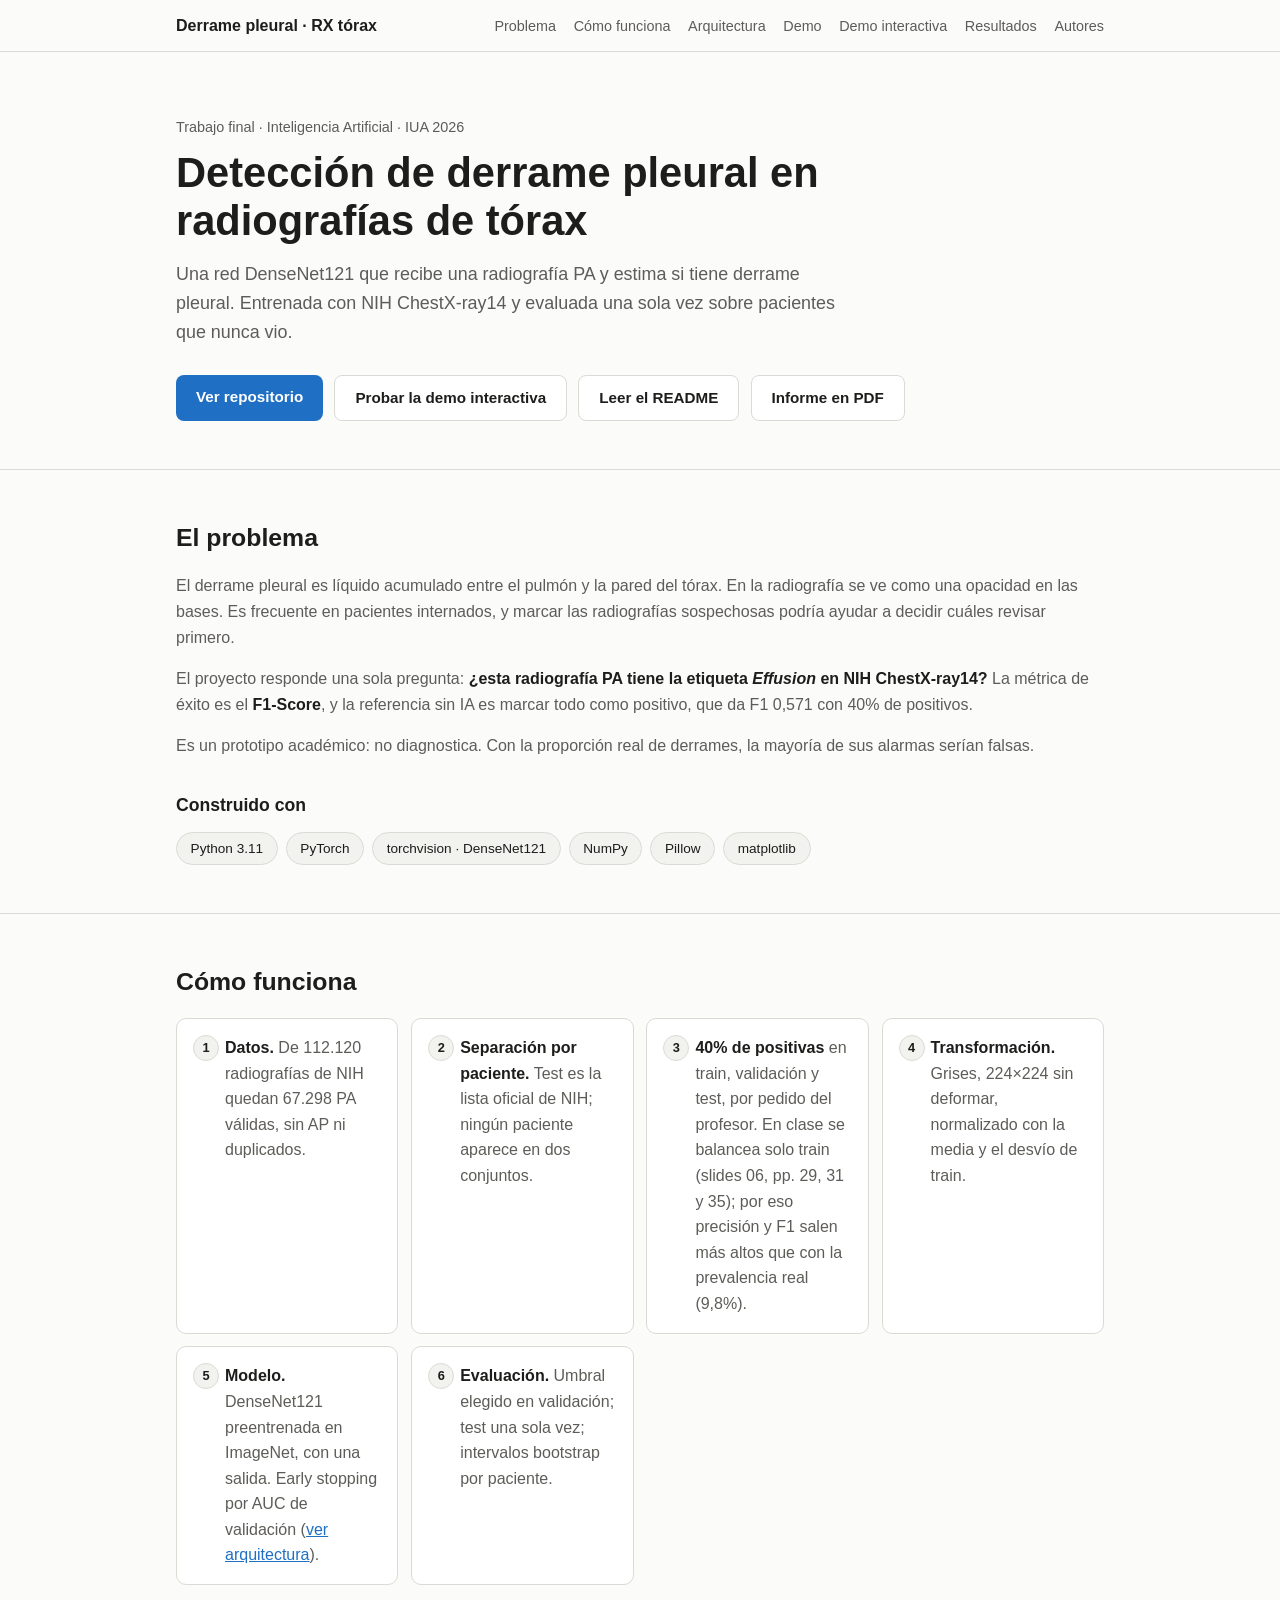
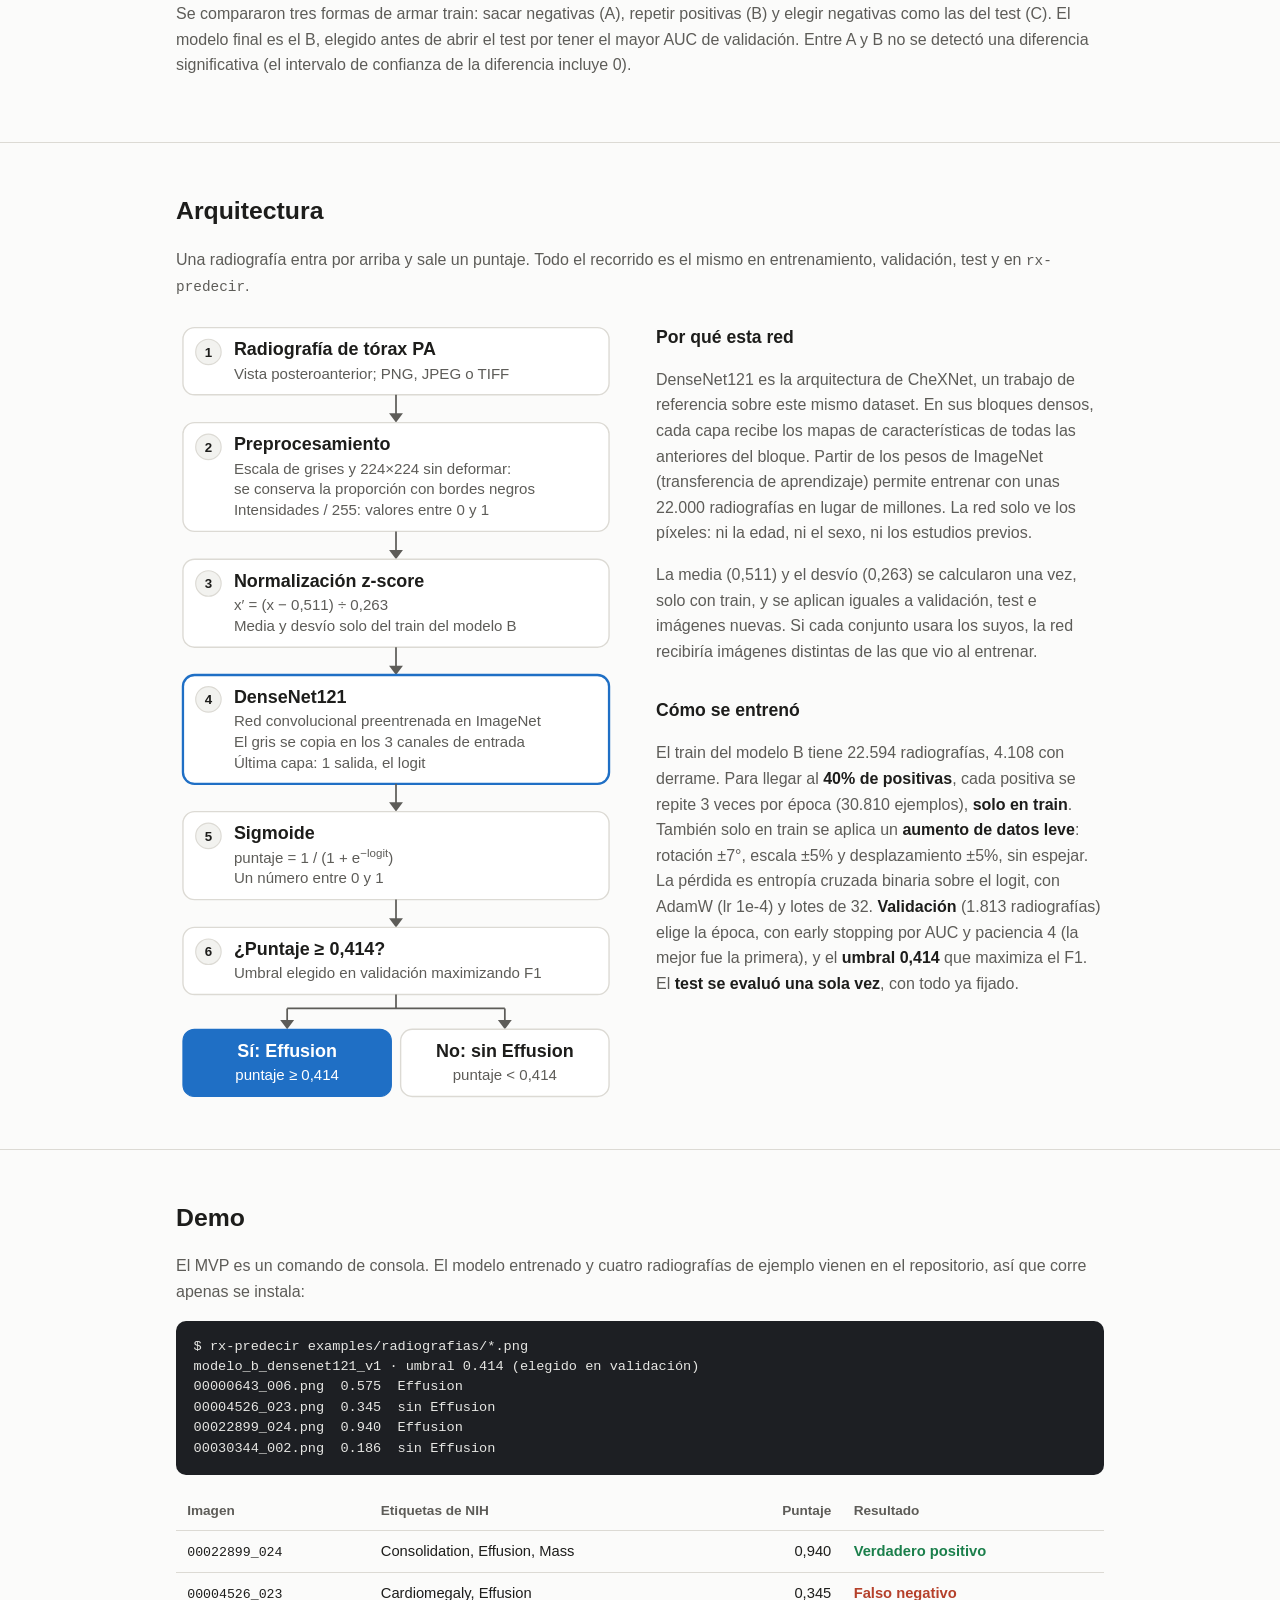
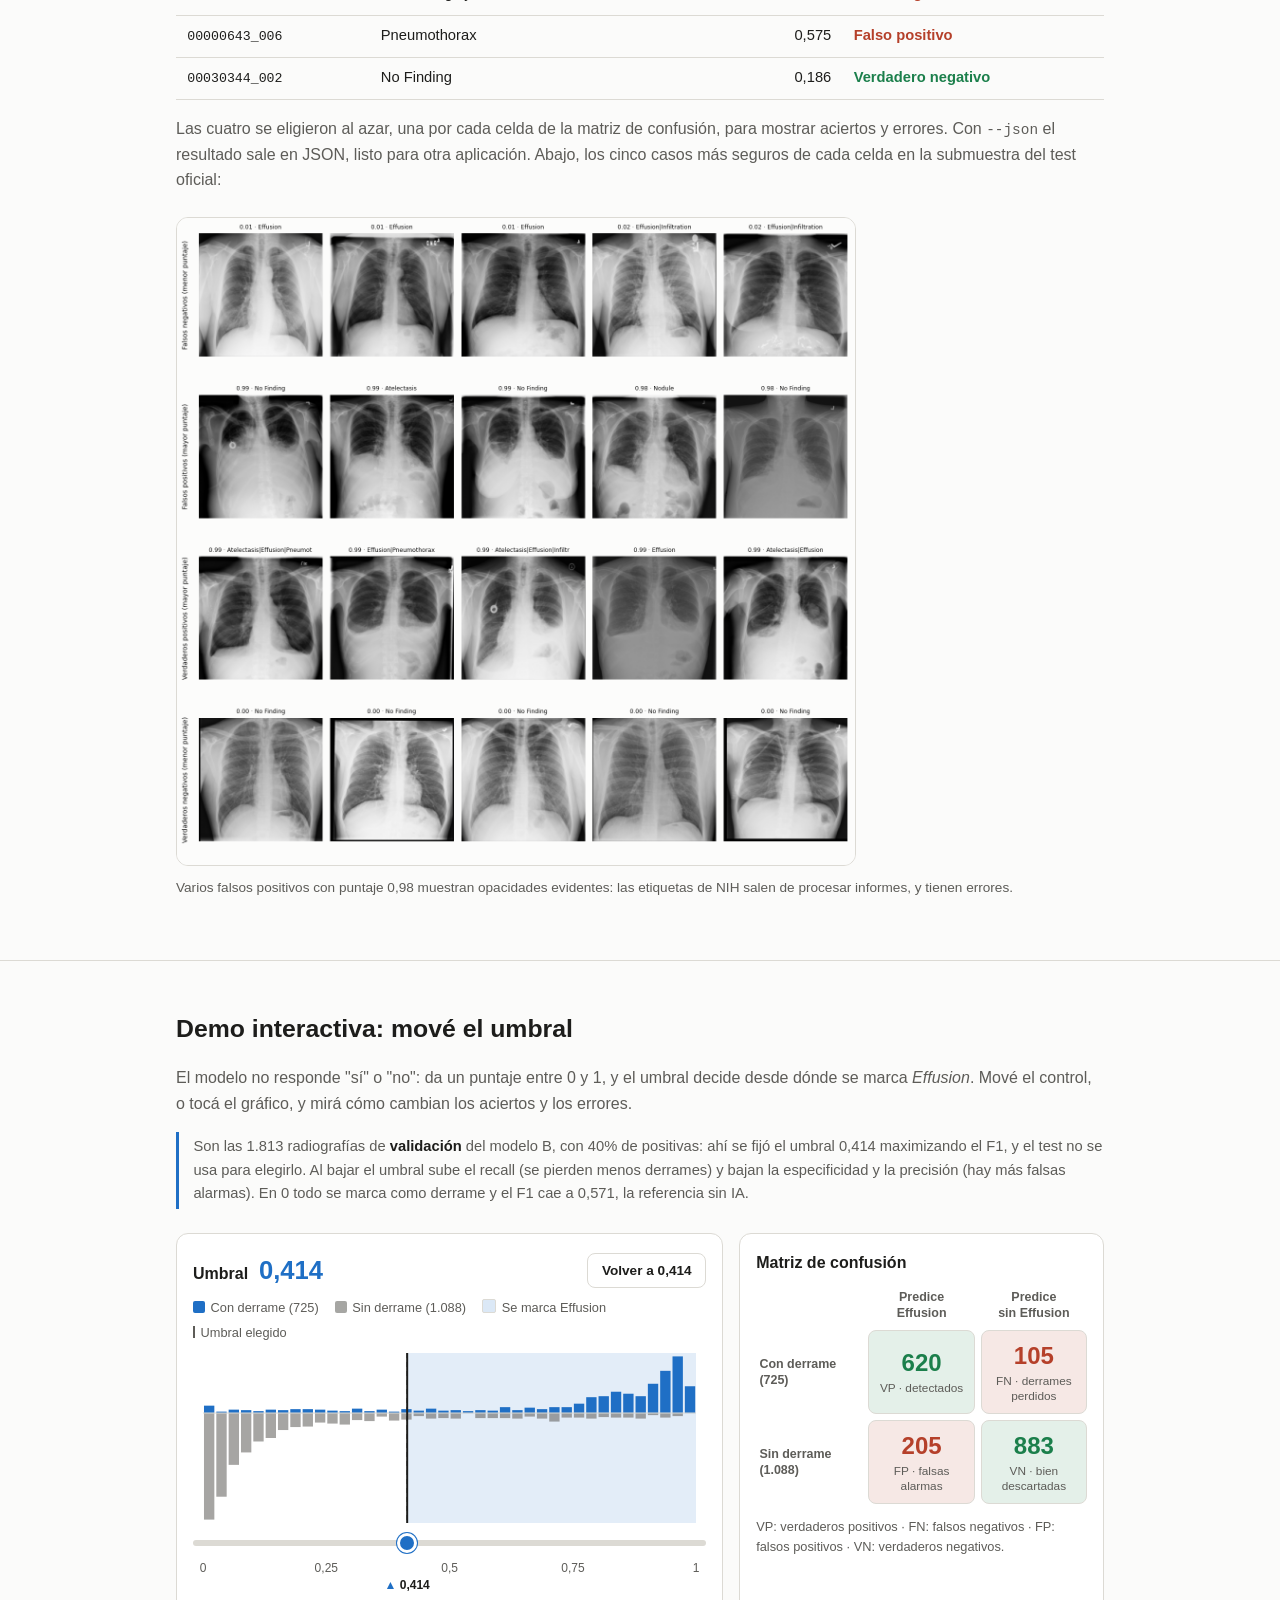
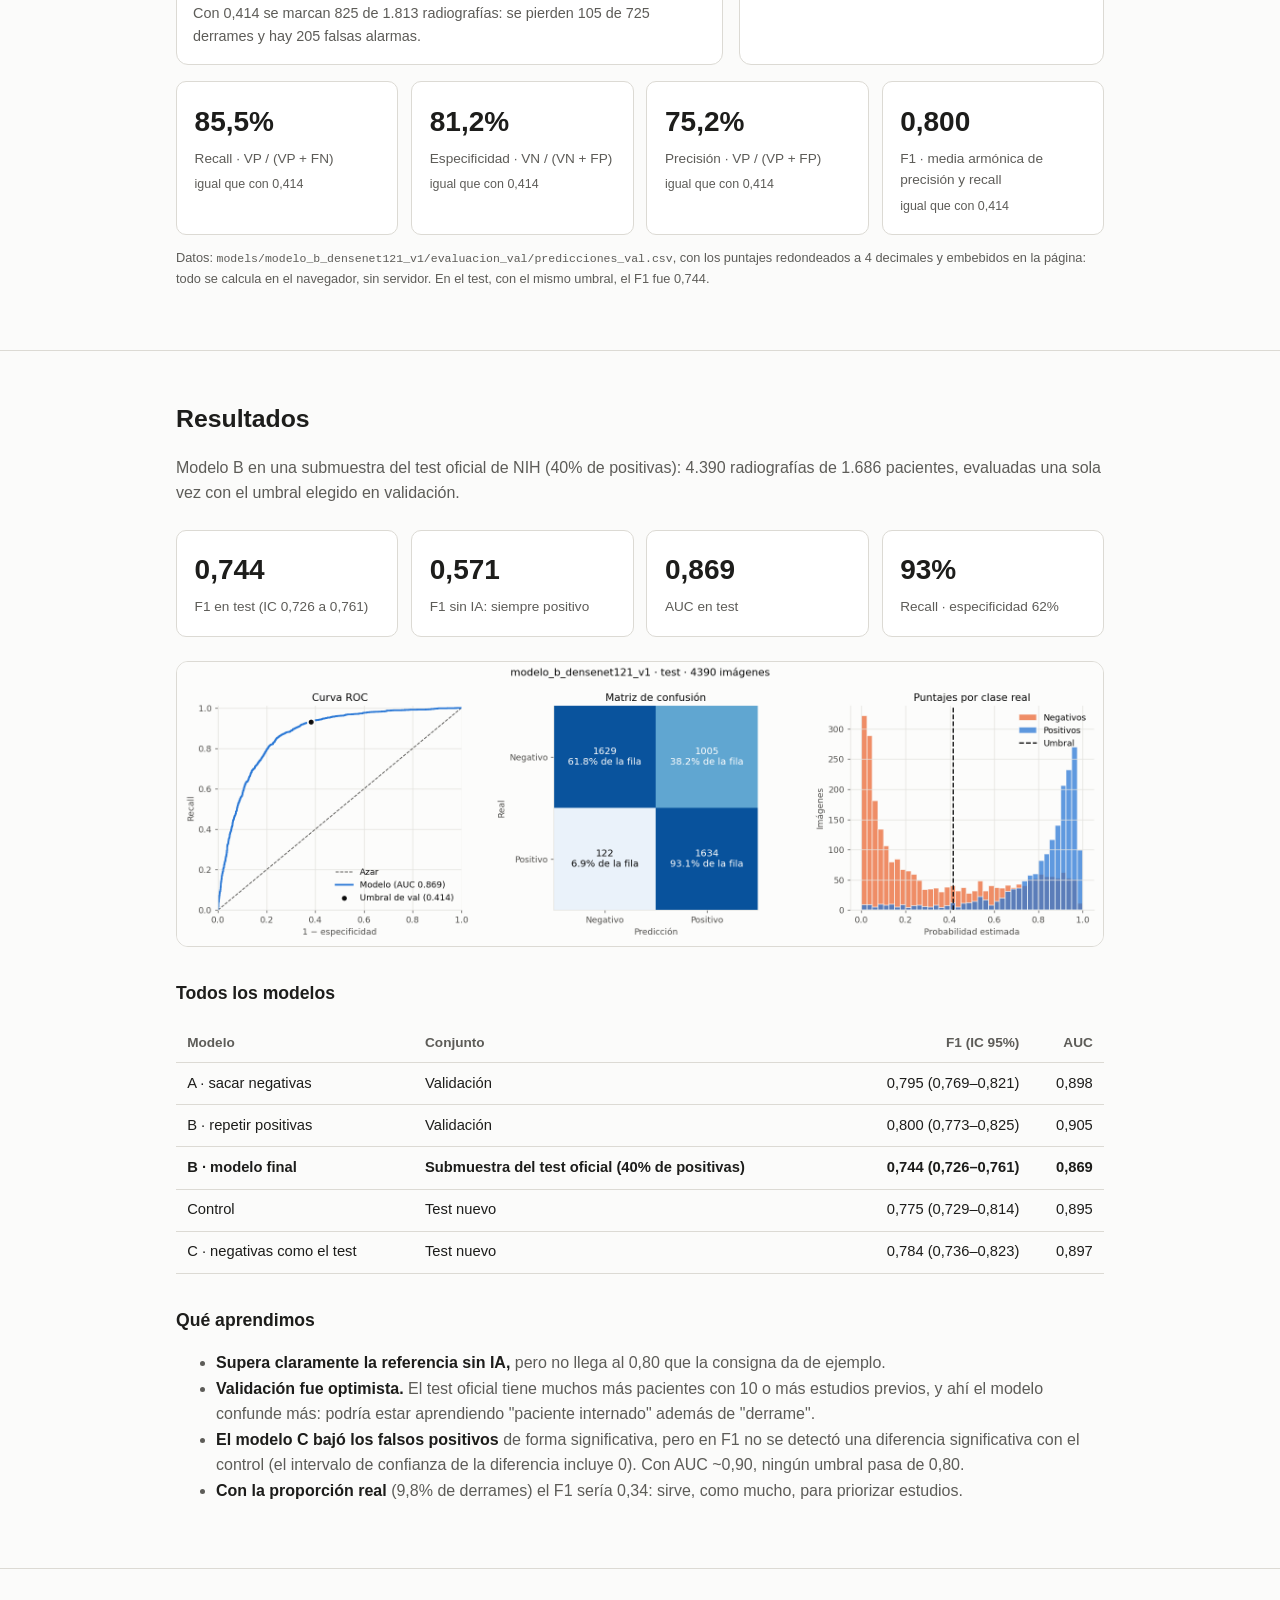
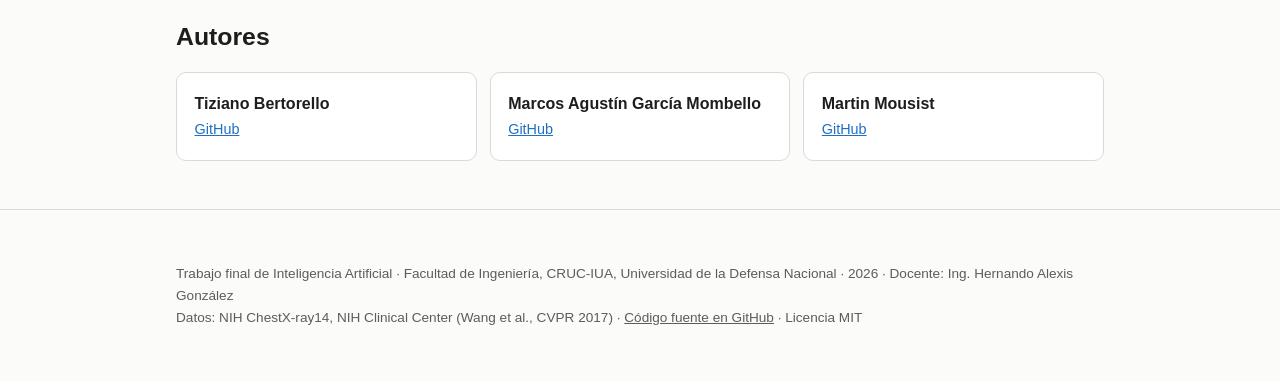
==== commit 6f0912d8: "docs: sacar emojis y símbolos decorativos de la página, el notebook y los planes" ====
--- a/docs/index.html
+++ b/docs/index.html
@@ -167,7 +167,7 @@
             <text class="t" x="50" y="110">Preprocesamiento</text>
             <text class="d" x="50" y="130">Escala de grises y 224×224 sin deformar:</text>
             <text class="d" x="50" y="148">se conserva la proporción con bordes negros</text>
-            <text class="d" x="50" y="166">Intensidades ÷ 255 → valores entre 0 y 1</text>
+            <text class="d" x="50" y="166">Intensidades / 255: valores entre 0 y 1</text>
 
             <line class="flecha" x1="190" y1="180" x2="190" y2="197"/><polygon class="punta" points="184,196 196,196 190,204"/>
 
@@ -184,7 +184,7 @@
             <text class="t" x="50" y="328">DenseNet121</text>
             <text class="d" x="50" y="348">Red convolucional preentrenada en ImageNet</text>
             <text class="d" x="50" y="366">El gris se copia en los 3 canales de entrada</text>
-            <text class="d" x="50" y="384">Última capa → 1 salida: el logit</text>
+            <text class="d" x="50" y="384">Última capa: 1 salida, el logit</text>
 
             <line class="flecha" x1="190" y1="398" x2="190" y2="415"/><polygon class="punta" points="184,414 196,414 190,422"/>
 
@@ -406,7 +406,7 @@
 
       function umbralDe(k) { return k === ELEGIDO ? UMBRAL_ELEGIDO : k / 1000; }
       function dec(x, d) { return x.toFixed(d).replace('.', ','); }
-      function pct(x) { return isNaN(x) ? '—' : dec(x * 100, 1) + '%'; }
+      function pct(x) { return isNaN(x) ? '-' : dec(x * 100, 1) + '%'; }
       function miles(v) { return String(v).replace(/\B(?=(\d{3})+(?!\d))/g, '.'); }
 
       function calcular(t) {
